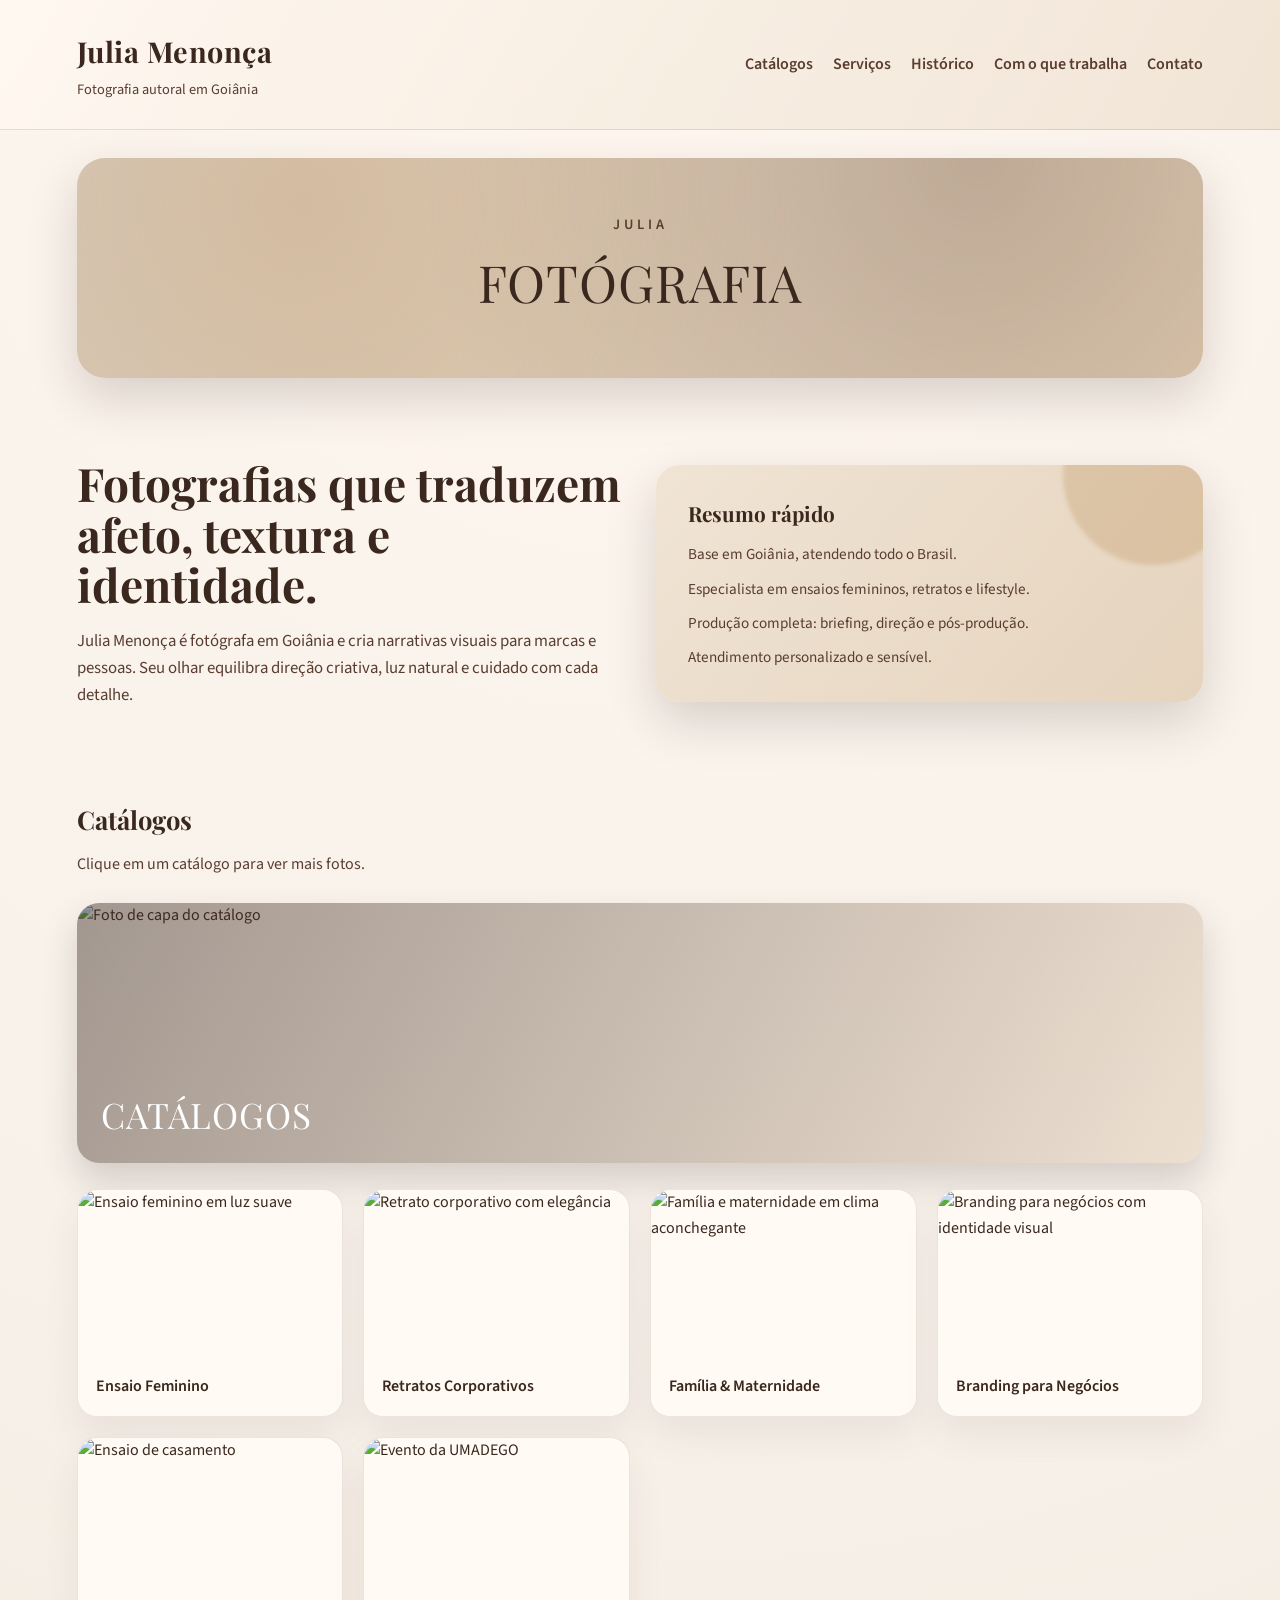
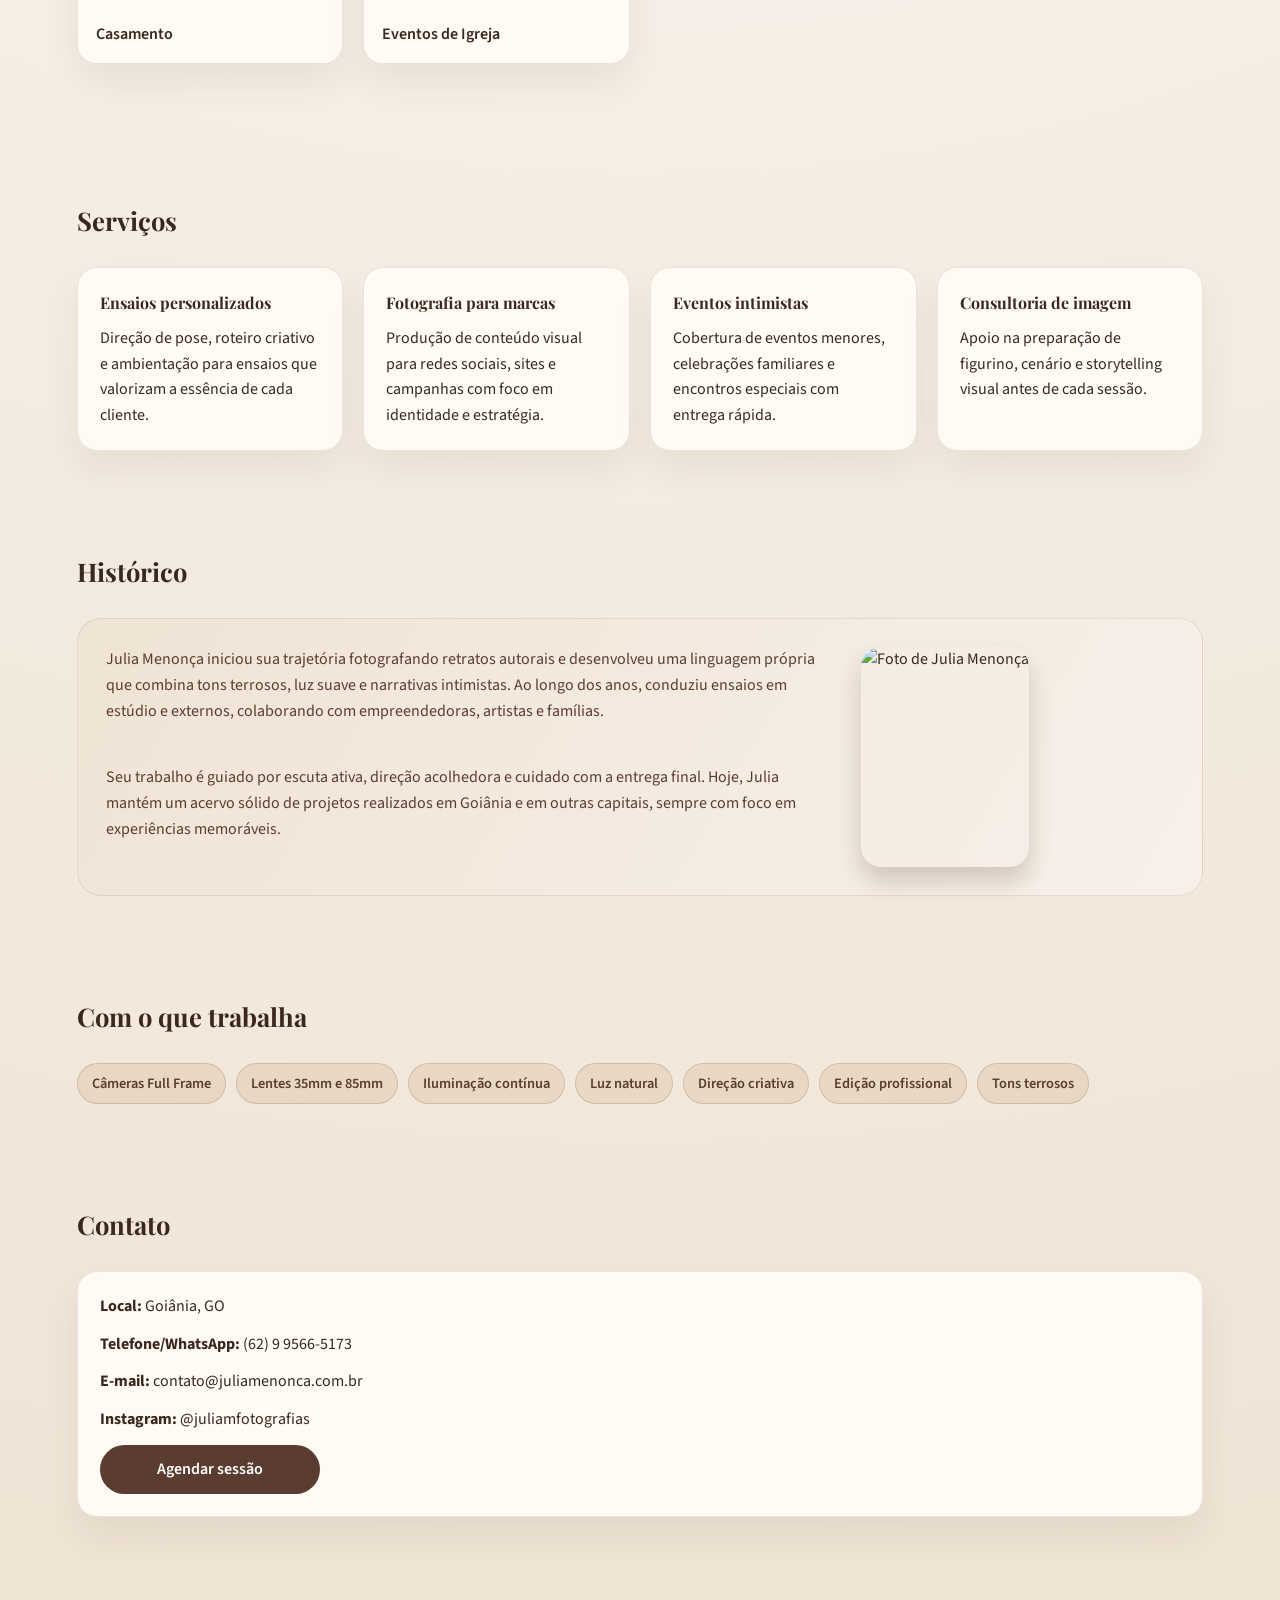
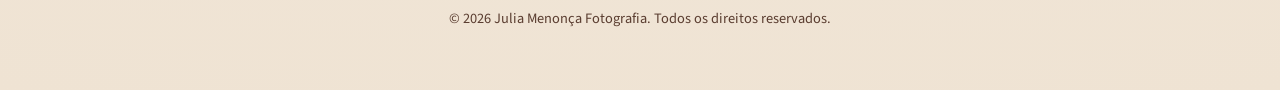
==== index.html @ f688f6f1 "Rename dashboard.html to index.html" ====
<!DOCTYPE html>
<html lang="pt-BR">
<head>
  <meta charset="utf-8" />
  <meta name="viewport" content="width=device-width, initial-scale=1" />
  <title>Julia Menonça | Fotografia</title>
  <link rel="stylesheet" href="style.css" />
</head>
<body>
  <header>
    <div class="brand">
      <h1>Julia Menonça</h1>
      <span>Fotografia autoral em Goiânia</span>
    </div>
    <nav>
      <a href="#catalogos">Catálogos</a>
      <a href="#servicos">Serviços</a>
      <a href="#historico">Histórico</a>
      <a href="#trabalhos">Com o que trabalha</a>
      <a href="#contato">Contato</a>
    </nav>
  </header>

  <section class="cover" id="perfil">
    <div class="cover-banner">
      <div class="cover-glow"></div>
      <div class="cover-title" aria-label="Marca da fotógrafa">
        <span>Julia</span>
        Fotógrafia
      </div>
    </div>
  </section>

  <section class="hero">
    <div class="hero-text">
      <h2>Fotografias que traduzem afeto, textura e identidade.</h2>
      <p>
        Julia Menonça é fotógrafa em Goiânia e cria narrativas visuais para marcas e pessoas. Seu olhar equilibra
        direção criativa, luz natural e cuidado com cada detalhe.
      </p>
    </div>
    <div class="hero-card">
      <h3>Resumo rápido</h3>
      <ul>
        <li>Base em Goiânia, atendendo todo o Brasil.</li>
        <li>Especialista em ensaios femininos, retratos e lifestyle.</li>
        <li>Produção completa: briefing, direção e pós-produção.</li>
        <li>Atendimento personalizado e sensível.</li>
      </ul>
    </div>
  </section>

  <section id="catalogos" class="section">
    <h3 class="section-title">Catálogos</h3>
    <p class="section-hint">Clique em um catálogo para ver mais fotos.</p>
    <div class="catalogo-banner">
      <img
        src="https://images.unsplash.com/photo-1519741497674-611481863552?auto=format&fit=crop&w=1600&q=80"
        alt="Foto de capa do catálogo"
        loading="lazy"
      />
      <div class="catalogo-banner-overlay"></div>
      <div class="catalogo-banner-text">Catálogos</div>
    </div>
    <div class="grid">
      <a class="card catalogo-item" href="#galeria-ensaio" data-catalog="ensaio" aria-haspopup="dialog" aria-controls="catalogModal" aria-label="Abrir catálogo: Ensaio Feminino">
        <img
          class="catalogo-img"
          src="https://images.unsplash.com/photo-1487412720507-e7ab37603c6f?auto=format&fit=crop&w=900&q=80"
          alt="Ensaio feminino em luz suave"
          loading="lazy"
        />
        <div class="catalogo-label">Ensaio Feminino</div>
      </a>
      <a class="card catalogo-item" href="#galeria-corporativo" data-catalog="corporativo" aria-haspopup="dialog" aria-controls="catalogModal" aria-label="Abrir catálogo: Retratos Corporativos">
        <img
          class="catalogo-img"
          src="https://images.unsplash.com/photo-1521737604893-d14cc237f11d?auto=format&fit=crop&w=900&q=80"
          alt="Retrato corporativo com elegância"
          loading="lazy"
        />
        <div class="catalogo-label">Retratos Corporativos</div>
      </a>
      <a class="card catalogo-item" href="#galeria-familia" data-catalog="familia" aria-haspopup="dialog" aria-controls="catalogModal" aria-label="Abrir catálogo: Família e Maternidade">
        <img
          class="catalogo-img"
          src="https://images.unsplash.com/photo-1524504388940-b1c1722653e1?auto=format&fit=crop&w=900&q=80"
          alt="Família e maternidade em clima aconchegante"
          loading="lazy"
        />
        <div class="catalogo-label">Família &amp; Maternidade</div>
      </a>
      <a class="card catalogo-item" href="#galeria-branding" data-catalog="branding" aria-haspopup="dialog" aria-controls="catalogModal" aria-label="Abrir catálogo: Branding para Negócios">
        <img
          class="catalogo-img"
          src="https://images.unsplash.com/photo-1524503033411-c9566986fc8f?auto=format&fit=crop&w=900&q=80"
          alt="Branding para negócios com identidade visual"
          loading="lazy"
        />
        <div class="catalogo-label">Branding para Negócios</div>
      </a>
      <a class="card catalogo-item" href="#galeria-casamento" data-catalog="casamento" aria-haspopup="dialog" aria-controls="catalogModal" aria-label="Abrir catálogo: Casamento">
        <img
          class="catalogo-img"
          src="https://images.unsplash.com/photo-1519741497674-611481863552?auto=format&fit=crop&w=900&q=80"
          alt="Ensaio de casamento"
          loading="lazy"
        />
        <div class="catalogo-label">Casamento</div>
      </a>
      <a class="card catalogo-item" href="#galeria-igreja" data-catalog="igreja" aria-haspopup="dialog" aria-controls="catalogModal" aria-label="Abrir catálogo: Eventos de Igreja">
        <img
          class="catalogo-img"
          src="https://umadego.carrd.co/assets/images/image01.jpg?v=743d3584"
          alt="Evento da UMADEGO"
          loading="lazy"
        />
        <div class="catalogo-label">Eventos de Igreja</div>
      </a>
    </div>
    <div class="catalogo-galerias">
      <div id="galeria-ensaio" class="catalogo-galeria">
        <div class="catalogo-galeria-header">
          <h4>Ensaio Feminino</h4>
          <a class="catalogo-fechar" href="#catalogos">Fechar</a>
        </div>
        <div class="catalogo-fotos">
          <img src="https://images.unsplash.com/photo-1487412720507-e7ab37603c6f?auto=format&fit=crop&w=900&q=80" alt="Ensaio feminino em luz suave" loading="lazy" />
          <img src="https://images.unsplash.com/photo-1487412912498-0447578fcca8?auto=format&fit=crop&w=900&q=80" alt="Retrato feminino em estúdio" loading="lazy" />
          <img src="https://images.unsplash.com/photo-1524504388940-b1c1722653e1?auto=format&fit=crop&w=900&q=80" alt="Retrato feminino ao ar livre" loading="lazy" />
          <img src="https://images.unsplash.com/photo-1488426862026-3ee34a7d66df?auto=format&fit=crop&w=900&q=80" alt="Ensaio feminino com luz natural" loading="lazy" />
        </div>
      </div>
      <div id="galeria-corporativo" class="catalogo-galeria">
        <div class="catalogo-galeria-header">
          <h4>Retratos Corporativos</h4>
          <a class="catalogo-fechar" href="#catalogos">Fechar</a>
        </div>
        <div class="catalogo-fotos">
          <img src="https://images.unsplash.com/photo-1521737604893-d14cc237f11d?auto=format&fit=crop&w=900&q=80" alt="Ambiente corporativo com equipe" loading="lazy" />
        </div>
      </div>
      <div id="galeria-familia" class="catalogo-galeria">
        <div class="catalogo-galeria-header">
          <h4>Família &amp; Maternidade</h4>
          <a class="catalogo-fechar" href="#catalogos">Fechar</a>
        </div>
        <div class="catalogo-fotos">
          <img src="https://images.unsplash.com/photo-1524504388940-b1c1722653e1?auto=format&fit=crop&w=900&q=80" alt="Ensaio em clima aconchegante" loading="lazy" />
          <img src="https://images.unsplash.com/photo-1511988617509-a57c8a288659?auto=format&fit=crop&w=900&q=80" alt="Família em ensaio ao ar livre" loading="lazy" />
          <img src="https://images.unsplash.com/photo-1517841905240-472988babdf9?auto=format&fit=crop&w=900&q=80" alt="Mãe com bebê" loading="lazy" />
          <img src="https://images.unsplash.com/photo-1504151932400-72d4384f04b3?auto=format&fit=crop&w=900&q=80" alt="Gestante em ensaio" loading="lazy" />
        </div>
      </div>
      <div id="galeria-branding" class="catalogo-galeria">
        <div class="catalogo-galeria-header">
          <h4>Branding para Negócios</h4>
          <a class="catalogo-fechar" href="#catalogos">Fechar</a>
        </div>
        <div class="catalogo-fotos">
          <img src="https://images.unsplash.com/photo-1524503033411-c9566986fc8f?auto=format&fit=crop&w=900&q=80" alt="Identidade visual e branding" loading="lazy" />
          <img src="https://thumbor.guiame.com.br/unsafe/smart/https%3A//media.guiame.com.br/archives/2023/09/06/1358235093-frank-mendonca.jpg" alt="Pastor Frank Mendonça (Goiânia)" loading="lazy" style="object-position: center 20%;" />
          <img src="https://images.unsplash.com/photo-1487014679447-9f8336841d58?auto=format&fit=crop&w=900&q=80" alt="Conteúdo de marca em ambiente criativo" loading="lazy" />
          <img src="https://images.unsplash.com/photo-1517248135467-4c7edcad34c4?auto=format&fit=crop&w=900&q=80" alt="Ambiente de negócio para branding" loading="lazy" />
        </div>
      </div>
      <div id="galeria-casamento" class="catalogo-galeria">
        <div class="catalogo-galeria-header">
          <h4>Casamento</h4>
          <a class="catalogo-fechar" href="#catalogos">Fechar</a>
        </div>
        <div class="catalogo-fotos">
          <img src="https://images.unsplash.com/photo-1519741497674-611481863552?auto=format&fit=crop&w=900&q=80" alt="Foto de casamento" loading="lazy" />
          <img src="https://images.unsplash.com/photo-1520854221256-17451cc331bf?auto=format&fit=crop&w=900&q=80" alt="Cerimônia de casamento" loading="lazy" />
          <img src="https://images.unsplash.com/photo-1511285560929-80b456fea0bc?auto=format&fit=crop&w=900&q=80" alt="Casal em ensaio de casamento" loading="lazy" />
          <img src="https://images.unsplash.com/photo-1519741497674-611481863552?auto=format&fit=crop&w=900&q=80" alt="Noivos em casamento" loading="lazy" />
          <img src="https://images.unsplash.com/photo-1520854221256-17451cc331bf?auto=format&fit=crop&w=900&q=80" alt="Cerimônia de casamento ao ar livre" loading="lazy" />
          <img src="https://images.unsplash.com/photo-1519225421980-715cb0215aed?auto=format&fit=crop&w=900&q=80" alt="Festa de casamento" loading="lazy" />
          <img src="https://images.unsplash.com/photo-1523438885200-e635ba2c371e?auto=format&fit=crop&w=900&q=80" alt="Detalhes de casamento" loading="lazy" />
          <img src="https://images.unsplash.com/photo-1524504388940-b1c1722653e1?auto=format&fit=crop&w=900&q=80" alt="Noivos ao ar livre (foto ilustrativa)" loading="lazy" />
        </div>
      </div>
      <div id="galeria-igreja" class="catalogo-galeria">
        <div class="catalogo-galeria-header">
          <h4>Eventos de Igreja</h4>
          <a class="catalogo-fechar" href="#catalogos">Fechar</a>
        </div>
        <div class="catalogo-fotos">
          <img src="https://umadego.carrd.co/assets/images/image01.jpg?v=743d3584" alt="UMADEGO — evento de jovens" loading="lazy" />
          <img src="https://umadego.carrd.co/assets/images/image02.jpg?v=743d3584" alt="UMADEGO — culto e louvor" loading="lazy" />
          <img src="https://thumbor.guiame.com.br/unsafe/840x500/http://media.guiame.com.br/archives/2023/09/06/4117216554-setembro-amarelo.jpg" alt="Ministério Vida — campanha de culto" loading="lazy" />
          <img src="https://thumbor.guiame.com.br/unsafe/smart/https%3A//media.guiame.com.br/archives/2023/09/06/1358235093-frank-mendonca.jpg" alt="Ministério Vida — Pastor Frank Mendonça" loading="lazy" />
        </div>
      </div>
    </div>
  </section>

  <section id="servicos" class="section">
    <h3 class="section-title">Serviços</h3>
    <div class="grid">
      <div class="card">
        <h4>Ensaios personalizados</h4>
        <p>Direção de pose, roteiro criativo e ambientação para ensaios que valorizam a essência de cada cliente.</p>
      </div>
      <div class="card">
        <h4>Fotografia para marcas</h4>
        <p>Produção de conteúdo visual para redes sociais, sites e campanhas com foco em identidade e estratégia.</p>
      </div>
      <div class="card">
        <h4>Eventos intimistas</h4>
        <p>Cobertura de eventos menores, celebrações familiares e encontros especiais com entrega rápida.</p>
      </div>
      <div class="card">
        <h4>Consultoria de imagem</h4>
        <p>Apoio na preparação de figurino, cenário e storytelling visual antes de cada sessão.</p>
      </div>
    </div>
  </section>

  <section id="historico" class="section">
    <h3 class="section-title">Histórico</h3>
    <div class="history">
      <div class="history-text">
        <p>
          Julia Menonça iniciou sua trajetória fotografando retratos autorais e desenvolveu uma linguagem própria que
          combina tons terrosos, luz suave e narrativas intimistas. Ao longo dos anos, conduziu ensaios em estúdio e
          externos, colaborando com empreendedoras, artistas e famílias.
        </p>
        <p>
          Seu trabalho é guiado por escuta ativa, direção acolhedora e cuidado com a entrega final. Hoje, Julia mantém
          um acervo sólido de projetos realizados em Goiânia e em outras capitais, sempre com foco em experiências
          memoráveis.
        </p>
      </div>
      <div class="history-media">
        <img
          class="history-photo"
          src="./img/fotojulia.jpeg"
          alt="Foto de Julia Menonça"
          loading="lazy"
        />
      </div>
    </div>
  </section>

  <section id="trabalhos" class="section">
    <h3 class="section-title">Com o que trabalha</h3>
    <div class="chips">
      <span class="chip">Câmeras Full Frame</span>
      <span class="chip">Lentes 35mm e 85mm</span>
      <span class="chip">Iluminação contínua</span>
      <span class="chip">Luz natural</span>
      <span class="chip">Direção criativa</span>
      <span class="chip">Edição profissional</span>
      <span class="chip">Tons terrosos</span>
    </div>
  </section>

  <section id="contato" class="section">
    <h3 class="section-title">Contato</h3>
    <div class="card contato">
      <p><strong>Local:</strong> Goiânia, GO</p>
      <p><strong>Telefone/WhatsApp:</strong> (62) 9 9566-5173</p>
      <p><strong>E-mail:</strong> contato@juliamenonca.com.br</p>
      <p><strong>Instagram:</strong> @juliamfotografias</p>
      <a class="cta" href="mailto:contato@juliamenonca.com.br">Agendar sessão</a>
    </div>
  </section>

  <footer>
    © 2026 Julia Menonça Fotografia. Todos os direitos reservados.
  </footer>

  <div class="modal" id="catalogModal" aria-hidden="true">
    <div class="modal-backdrop" data-close="true"></div>
    <div class="modal-dialog" role="dialog" aria-modal="true" aria-labelledby="modalTitle">
      <div class="modal-header">
        <h3 class="modal-title" id="modalTitle">Catálogo</h3>
        <button class="modal-close" type="button">Fechar</button>
      </div>
      <div class="modal-viewer">
        <img class="modal-viewer-img" id="modalViewerImg" alt="" />
        <button class="modal-nav modal-prev" type="button" aria-label="Foto anterior">Anterior</button>
        <button class="modal-nav modal-next" type="button" aria-label="Próxima foto">Próxima</button>
      </div>
      <div class="modal-thumbs" id="modalThumbs" aria-label="Fotos do catálogo"></div>
    </div>
  </div>

  <script src="script.js"></script>
</body>
</html>
---- style.css ----
@import url('https://fonts.googleapis.com/css2?family=Playfair+Display:wght@400;600;700&family=Source+Sans+3:wght@300;400;500;600&display=swap');

:root {
  --bege-50: #f7f1ea;
  --bege-100: #efe3d3;
  --bege-200: #e3d0b8;
  --marrom-600: #6f4b3a;
  --marrom-700: #5a3d30;
  --marrom-900: #3a281f;
  --acento: #c49a6c;
  --sombra: 0 20px 50px rgba(58, 40, 31, 0.18);
}

* {
  box-sizing: border-box;
  margin: 0;
  padding: 0;
}

body {
  font-family: "Source Sans 3", "Segoe UI", sans-serif;
  color: var(--marrom-900);
  background: radial-gradient(circle at top, #fff7ef 0%, var(--bege-50) 40%, var(--bege-100) 100%);
  line-height: 1.6;
}

header {
  padding: 28px 6vw;
  display: flex;
  align-items: center;
  justify-content: space-between;
  border-bottom: 1px solid rgba(90, 61, 48, 0.15);
  background: linear-gradient(120deg, rgba(255, 248, 240, 0.9), rgba(239, 227, 211, 0.9));
  position: sticky;
  top: 0;
  z-index: 10;
  backdrop-filter: blur(6px);
}

.brand {
  display: flex;
  flex-direction: column;
  gap: 4px;
}

.brand h1 {
  font-family: "Playfair Display", serif;
  font-size: 1.8rem;
  letter-spacing: 0.5px;
}

.brand span {
  font-size: 0.9rem;
  color: var(--marrom-700);
}

nav {
  display: flex;
  gap: 20px;
  font-weight: 600;
}

nav a {
  text-decoration: none;
  color: var(--marrom-700);
  transition: color 0.2s ease;
}

nav a:hover {
  color: var(--marrom-900);
}

.cover {
  padding: 28px 6vw 10px;
  display: grid;
  gap: 18px;
}

.cover-banner {
  position: relative;
  height: clamp(170px, 22vw, 220px);
  min-height: 170px;
  border-radius: 28px;
  overflow: hidden;
  box-shadow: var(--sombra);
  background: linear-gradient(135deg, rgba(239, 227, 211, 0.98), rgba(227, 208, 184, 0.92));
  display: grid;
  place-items: center;
}

.cover-glow {
  position: absolute;
  inset: 0;
  background:
    radial-gradient(circle at 20% 20%, rgba(196, 154, 108, 0.35), transparent 55%),
    radial-gradient(circle at 80% 0%, rgba(90, 61, 48, 0.25), transparent 60%),
    linear-gradient(120deg, rgba(58, 40, 31, 0.12), rgba(196, 154, 108, 0.1));
}

.cover-title {
  position: relative;
  z-index: 1;
  font-family: "Playfair Display", serif;
  font-size: clamp(2rem, 4vw, 3.2rem);
  letter-spacing: 1px;
  color: var(--marrom-900);
  text-transform: uppercase;
  display: grid;
  gap: 6px;
  text-align: center;
}

.cover-title span {
  font-family: "Source Sans 3", sans-serif;
  font-size: 0.9rem;
  letter-spacing: 4px;
  font-weight: 600;
  color: var(--marrom-700);
}


.hero {
  padding: 70px 6vw 40px;
  display: grid;
  gap: 32px;
  grid-template-columns: repeat(auto-fit, minmax(260px, 1fr));
  align-items: center;
}

.hero-text h2 {
  font-family: "Playfair Display", serif;
  font-size: clamp(2.2rem, 3.6vw, 3.4rem);
  line-height: 1.1;
  margin-bottom: 18px;
}

.hero-text p {
  font-size: 1.05rem;
  color: var(--marrom-700);
}

.hero-card {
  background: linear-gradient(130deg, rgba(239, 227, 211, 0.95), rgba(227, 208, 184, 0.9));
  padding: 32px;
  border-radius: 24px;
  box-shadow: var(--sombra);
  position: relative;
  overflow: hidden;
}

.hero-card::after {
  content: "";
  position: absolute;
  top: -80px;
  right: -40px;
  width: 180px;
  height: 180px;
  background: rgba(196, 154, 108, 0.35);
  border-radius: 50%;
  filter: blur(2px);
}

.hero-card h3 {
  font-family: "Playfair Display", serif;
  font-size: 1.3rem;
  margin-bottom: 12px;
}

.hero-card ul {
  list-style: none;
  display: grid;
  gap: 10px;
  font-size: 0.95rem;
  color: var(--marrom-700);
}

.section {
  padding: 50px 6vw;
  display: grid;
  gap: 26px;
}

.section-title {
  font-family: "Playfair Display", serif;
  font-size: 1.6rem;
}

.section-hint {
  margin-top: -14px;
  color: var(--marrom-700);
}

.catalogo-banner {
  position: relative;
  border-radius: 22px;
  overflow: hidden;
  height: clamp(180px, 28vw, 260px);
  box-shadow: 0 18px 35px rgba(58, 40, 31, 0.18);
}

.catalogo-banner img {
  width: 100%;
  height: 100%;
  object-fit: cover;
  display: block;
}

.catalogo-banner-overlay {
  position: absolute;
  inset: 0;
  background: linear-gradient(120deg, rgba(58, 40, 31, 0.45), rgba(196, 154, 108, 0.2));
}

.catalogo-banner-text {
  position: absolute;
  left: 24px;
  bottom: 20px;
  z-index: 1;
  font-family: "Playfair Display", serif;
  font-size: clamp(1.6rem, 3vw, 2.2rem);
  color: #fff;
  letter-spacing: 1px;
  text-transform: uppercase;
}

.grid {
  display: grid;
  gap: 20px;
  grid-template-columns: repeat(auto-fit, minmax(220px, 1fr));
  align-items: stretch;
}

.card {
  background: #fffaf4;
  border-radius: 20px;
  padding: 22px;
  border: 1px solid rgba(90, 61, 48, 0.12);
  box-shadow: 0 18px 35px rgba(90, 61, 48, 0.08);
}

.card h4 {
  font-family: "Playfair Display", serif;
  margin-bottom: 10px;
}

.catalogo-item {
  position: relative;
  overflow: hidden;
  min-height: 0;
  height: auto;
  aspect-ratio: auto;
  padding: 0;
  text-align: left;
  cursor: pointer;
  appearance: none;
  transition: transform 0.18s ease, box-shadow 0.18s ease;
  text-decoration: none;
  color: inherit;
  display: flex;
  flex-direction: column;
  border-radius: 20px;
}

.catalogo-item:hover {
  transform: translateY(-3px);
  box-shadow: 0 26px 48px rgba(90, 61, 48, 0.16);
}

.catalogo-item:focus-visible {
  outline: 3px solid rgba(196, 154, 108, 0.65);
  outline-offset: 4px;
}

.catalogo-img {
  width: 100%;
  height: 170px;
  object-fit: cover;
  object-position: center;
  display: block;
  border-radius: 20px 20px 0 0;
}

.catalogo-label {
  padding: 14px 18px 16px;
  font-weight: 600;
  color: var(--marrom-900);
  background: #fffaf4;
}

.catalogo-galerias {
  display: grid;
  gap: 20px;
  margin-top: 10px;
}

.catalogo-galeria {
  display: none;
  background: #fffaf4;
  border-radius: 20px;
  padding: 18px;
  border: 1px solid rgba(90, 61, 48, 0.12);
  box-shadow: 0 18px 35px rgba(90, 61, 48, 0.08);
}

.catalogo-galeria:target {
  display: grid;
  gap: 14px;
}

.catalogo-galeria-header {
  display: flex;
  align-items: center;
  justify-content: space-between;
  gap: 12px;
}

.catalogo-galeria h4 {
  font-family: "Playfair Display", serif;
  font-size: 1.2rem;
}

.catalogo-fechar {
  text-decoration: none;
  color: var(--marrom-900);
  font-weight: 600;
  border: 1px solid rgba(111, 75, 58, 0.25);
  border-radius: 999px;
  padding: 6px 12px;
  background: rgba(196, 154, 108, 0.15);
}

.catalogo-fotos {
  display: grid;
  gap: 12px;
  grid-template-columns: repeat(auto-fit, minmax(160px, 1fr));
}

.catalogo-fotos img {
  width: 100%;
  height: 160px;
  object-fit: cover;
  border-radius: 16px;
  box-shadow: 0 12px 22px rgba(58, 40, 31, 0.15);
}


.history {
  display: grid;
  grid-template-columns: minmax(0, 1.4fr) minmax(0, 0.6fr);
  gap: 24px;
  background: linear-gradient(120deg, rgba(239, 227, 211, 0.95), rgba(247, 241, 234, 0.95));
  border-radius: 24px;
  padding: 28px;
  border: 1px solid rgba(111, 75, 58, 0.12);
}

.history-text {
  display: grid;
  gap: 16px;
}

.history p {
  color: var(--marrom-700);
}

.history-photo {
  width: 100%;
  height: 100%;
  min-height: 220px;
  object-fit: cover;
  border-radius: 20px;
  box-shadow: 0 14px 25px rgba(58, 40, 31, 0.2);
}

.chips {
  display: flex;
  flex-wrap: wrap;
  gap: 10px;
}

.chip {
  padding: 8px 14px;
  background: rgba(196, 154, 108, 0.2);
  border: 1px solid rgba(111, 75, 58, 0.2);
  border-radius: 999px;
  font-size: 0.9rem;
  color: var(--marrom-700);
  font-weight: 600;
}

.contato {
  display: grid;
  gap: 12px;
  font-size: 1rem;
}

.cta {
  display: inline-flex;
  align-items: center;
  justify-content: center;
  padding: 12px 20px;
  border-radius: 999px;
  background: var(--marrom-700);
  color: #fff;
  text-decoration: none;
  font-weight: 600;
  max-width: 220px;
  transition: transform 0.2s ease, background 0.2s ease;
}

.cta:hover {
  transform: translateY(-2px);
  background: var(--marrom-900);
}

footer {
  padding: 40px 6vw 60px;
  color: var(--marrom-700);
  text-align: center;
  font-size: 0.9rem;
}

body.modal-open {
  overflow: hidden;
}

.modal {
  position: fixed;
  inset: 0;
  z-index: 50;
  display: none;
}

.modal.is-open {
  display: grid;
  place-items: center;
  padding: 24px 6vw;
}

.modal-backdrop {
  position: absolute;
  inset: 0;
  background: rgba(58, 40, 31, 0.55);
  backdrop-filter: blur(6px);
}

.modal-dialog {
  position: relative;
  width: min(1000px, 100%);
  max-height: 88vh;
  overflow: auto;
  background: #fffaf4;
  border-radius: 26px;
  padding: 20px;
  border: 1px solid rgba(90, 61, 48, 0.18);
  box-shadow: 0 30px 70px rgba(58, 40, 31, 0.35);
}

.modal-header {
  display: flex;
  align-items: center;
  justify-content: space-between;
  gap: 16px;
  margin-bottom: 14px;
}

.modal-title {
  font-family: "Playfair Display", serif;
  font-size: 1.45rem;
}

.modal-close {
  appearance: none;
  border: 1px solid rgba(111, 75, 58, 0.35);
  background: rgba(196, 154, 108, 0.12);
  color: var(--marrom-900);
  font-weight: 700;
  padding: 10px 14px;
  border-radius: 999px;
  cursor: pointer;
}

.modal-close:hover {
  background: rgba(196, 154, 108, 0.22);
}

.modal-close:focus-visible {
  outline: 3px solid rgba(196, 154, 108, 0.65);
  outline-offset: 4px;
}

.modal-viewer {
  position: relative;
  border-radius: 20px;
  overflow: hidden;
  background: linear-gradient(140deg, rgba(196, 154, 108, 0.45), rgba(111, 75, 58, 0.18));
  aspect-ratio: 16 / 9;
  border: 1px solid rgba(90, 61, 48, 0.12);
}

.modal-viewer-img {
  width: 100%;
  height: 100%;
  object-fit: cover;
  display: block;
}

.modal-nav {
  position: absolute;
  top: 50%;
  transform: translateY(-50%);
  border: none;
  background: rgba(58, 40, 31, 0.65);
  color: #fff;
  font-weight: 600;
  padding: 8px 12px;
  border-radius: 999px;
  cursor: pointer;
  backdrop-filter: blur(4px);
}

.modal-prev {
  left: 12px;
}

.modal-next {
  right: 12px;
}

.modal-nav:hover {
  background: rgba(58, 40, 31, 0.85);
}

.modal-nav:focus-visible {
  outline: 3px solid rgba(196, 154, 108, 0.65);
  outline-offset: 4px;
}

.modal-thumbs {
  margin-top: 14px;
  display: grid;
  grid-template-columns: repeat(auto-fit, minmax(110px, 1fr));
  gap: 10px;
}

.modal-thumb {
  appearance: none;
  padding: 0;
  background: transparent;
  border: 1px solid rgba(90, 61, 48, 0.18);
  border-radius: 18px;
  overflow: hidden;
  cursor: pointer;
}

.modal-thumb img {
  width: 100%;
  height: 90px;
  object-fit: cover;
  display: block;
  filter: saturate(0.95);
}

.modal-thumb.is-active {
  outline: 3px solid rgba(196, 154, 108, 0.65);
  outline-offset: 2px;
}

.modal-thumb:focus-visible {
  outline: 3px solid rgba(196, 154, 108, 0.65);
  outline-offset: 2px;
}

@media (max-width: 720px) {
  nav {
    display: none;
  }

  header {
    flex-direction: column;
    gap: 12px;
  }

  .hero {
    padding-top: 40px;
  }

  .history {
    grid-template-columns: 1fr;
  }

  .modal.is-open {
    padding: 16px;
  }

  .modal-dialog {
    padding: 16px;
    max-height: 92vh;
  }

  .modal-viewer {
    aspect-ratio: 4 / 3;
  }
}
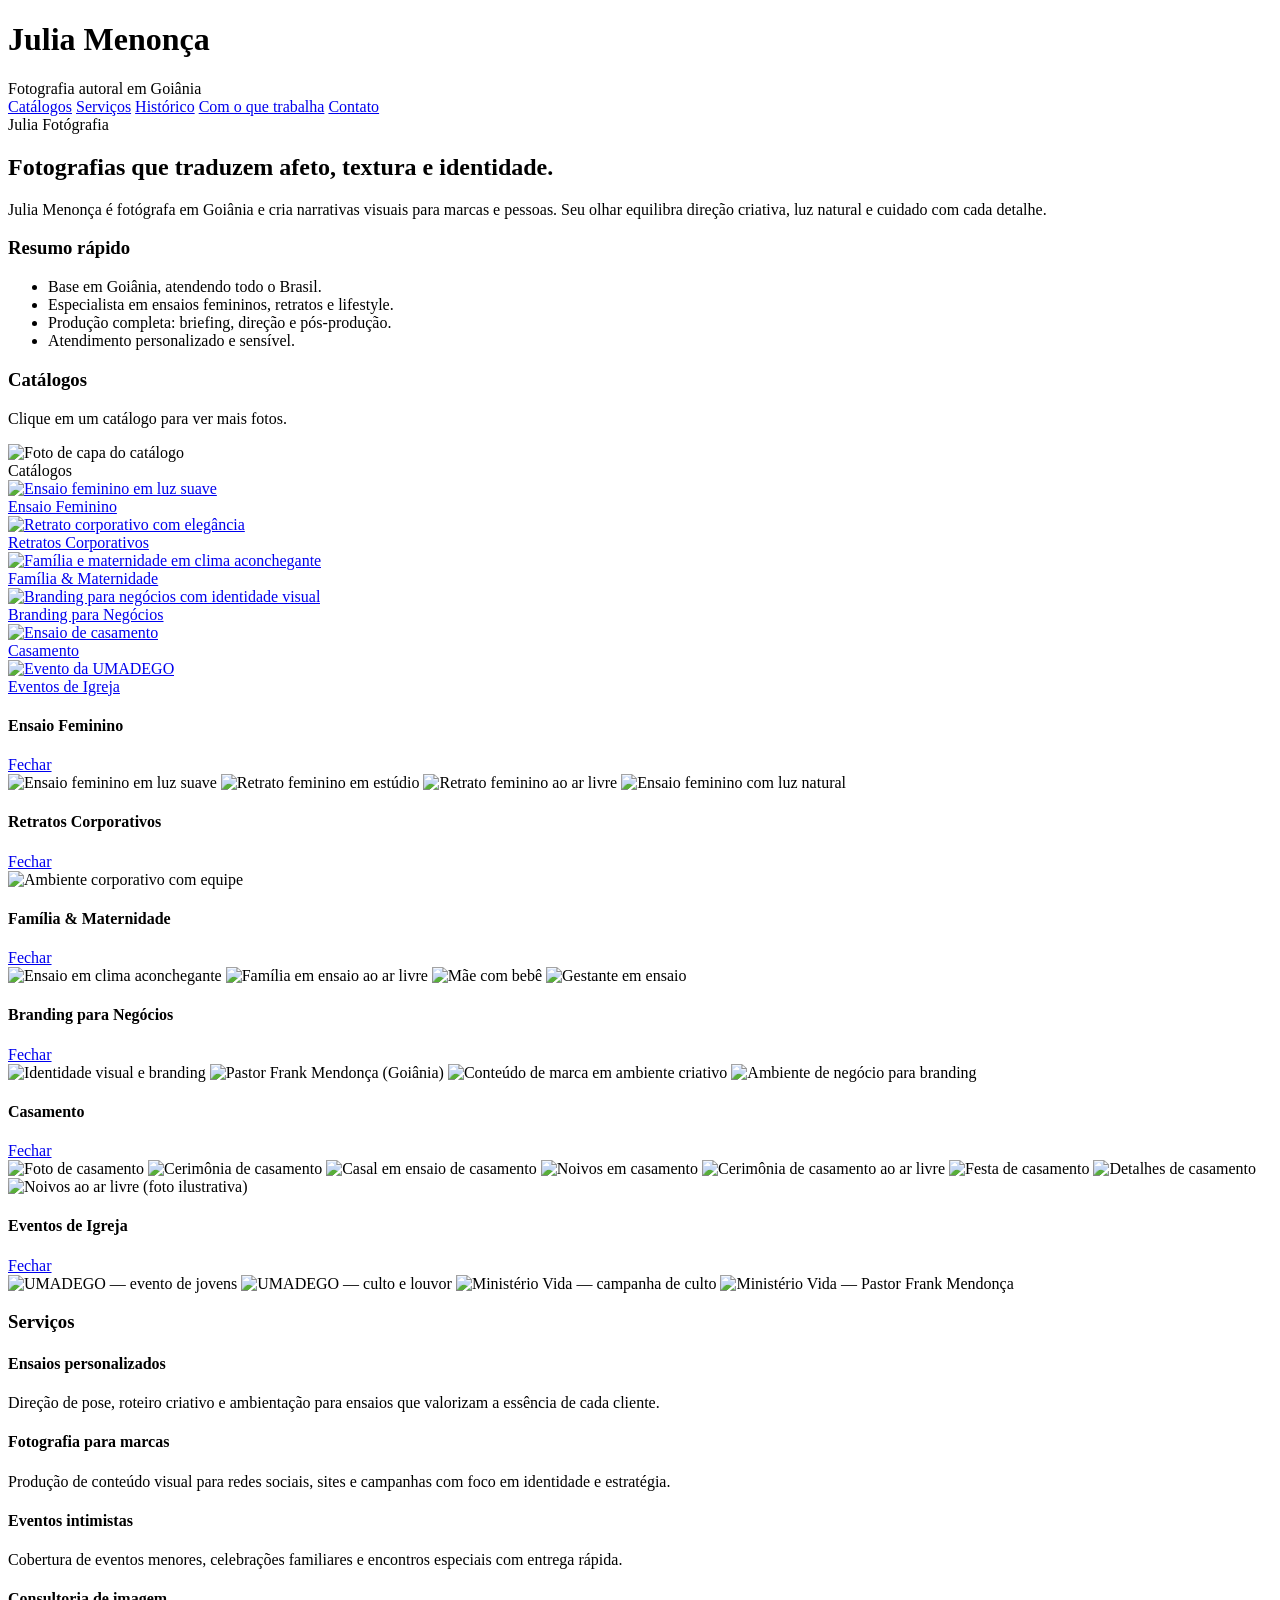
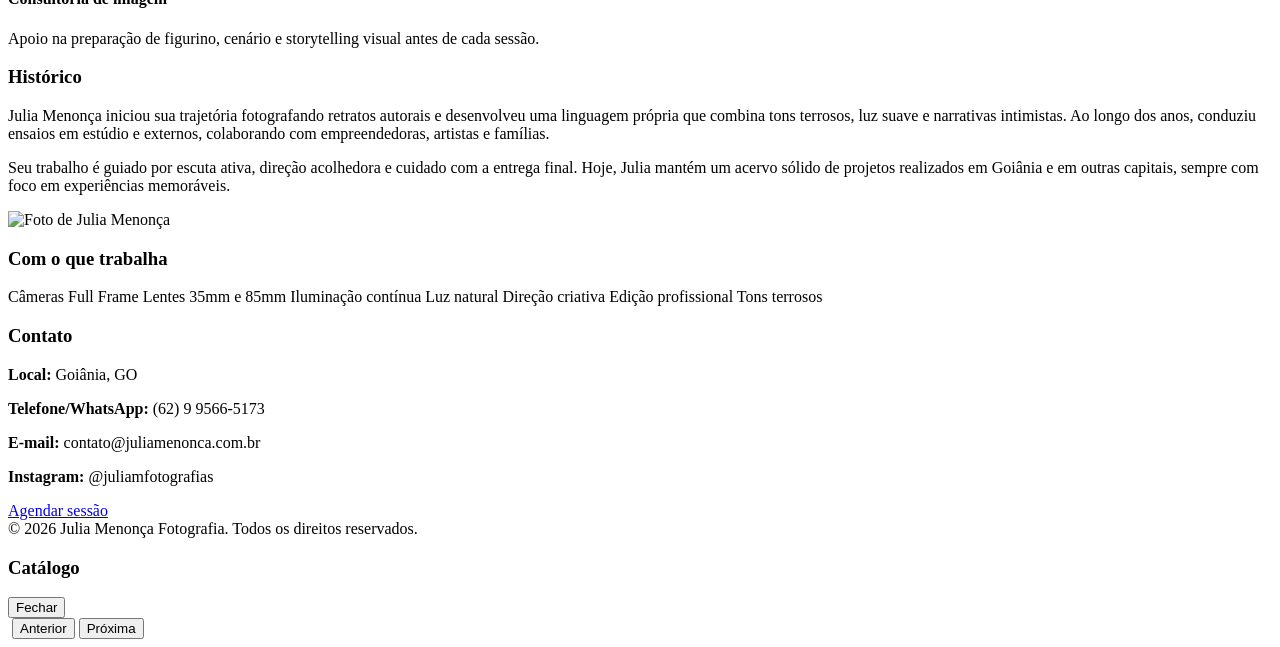
==== commit 3dd02005: "Update index.html" ====
--- a/index.html
+++ b/index.html
@@ -4,7 +4,7 @@
   <meta charset="utf-8" />
   <meta name="viewport" content="width=device-width, initial-scale=1" />
   <title>Julia Menonça | Fotografia</title>
-  <link rel="stylesheet" href="style.css" />
+ <link rel="stylesheet" href="estilo.css">
 </head>
 <body>
   <header>
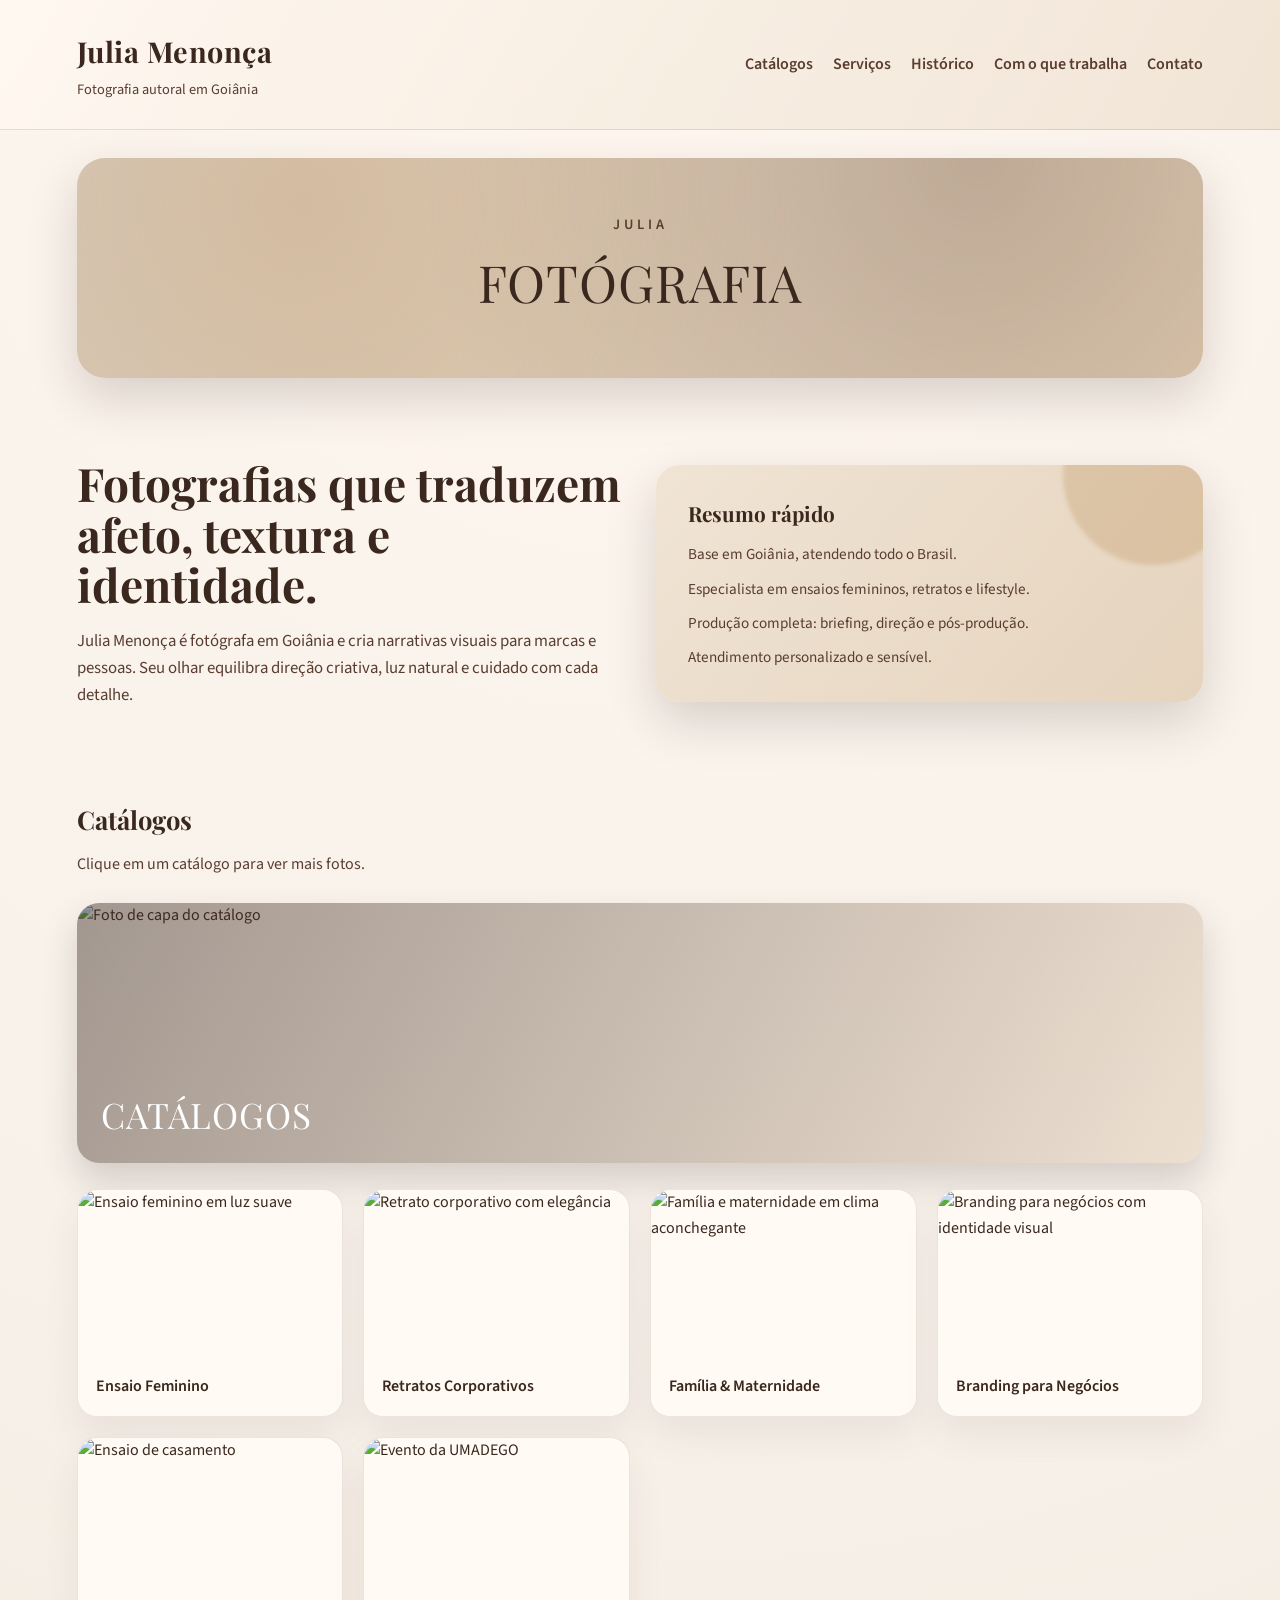
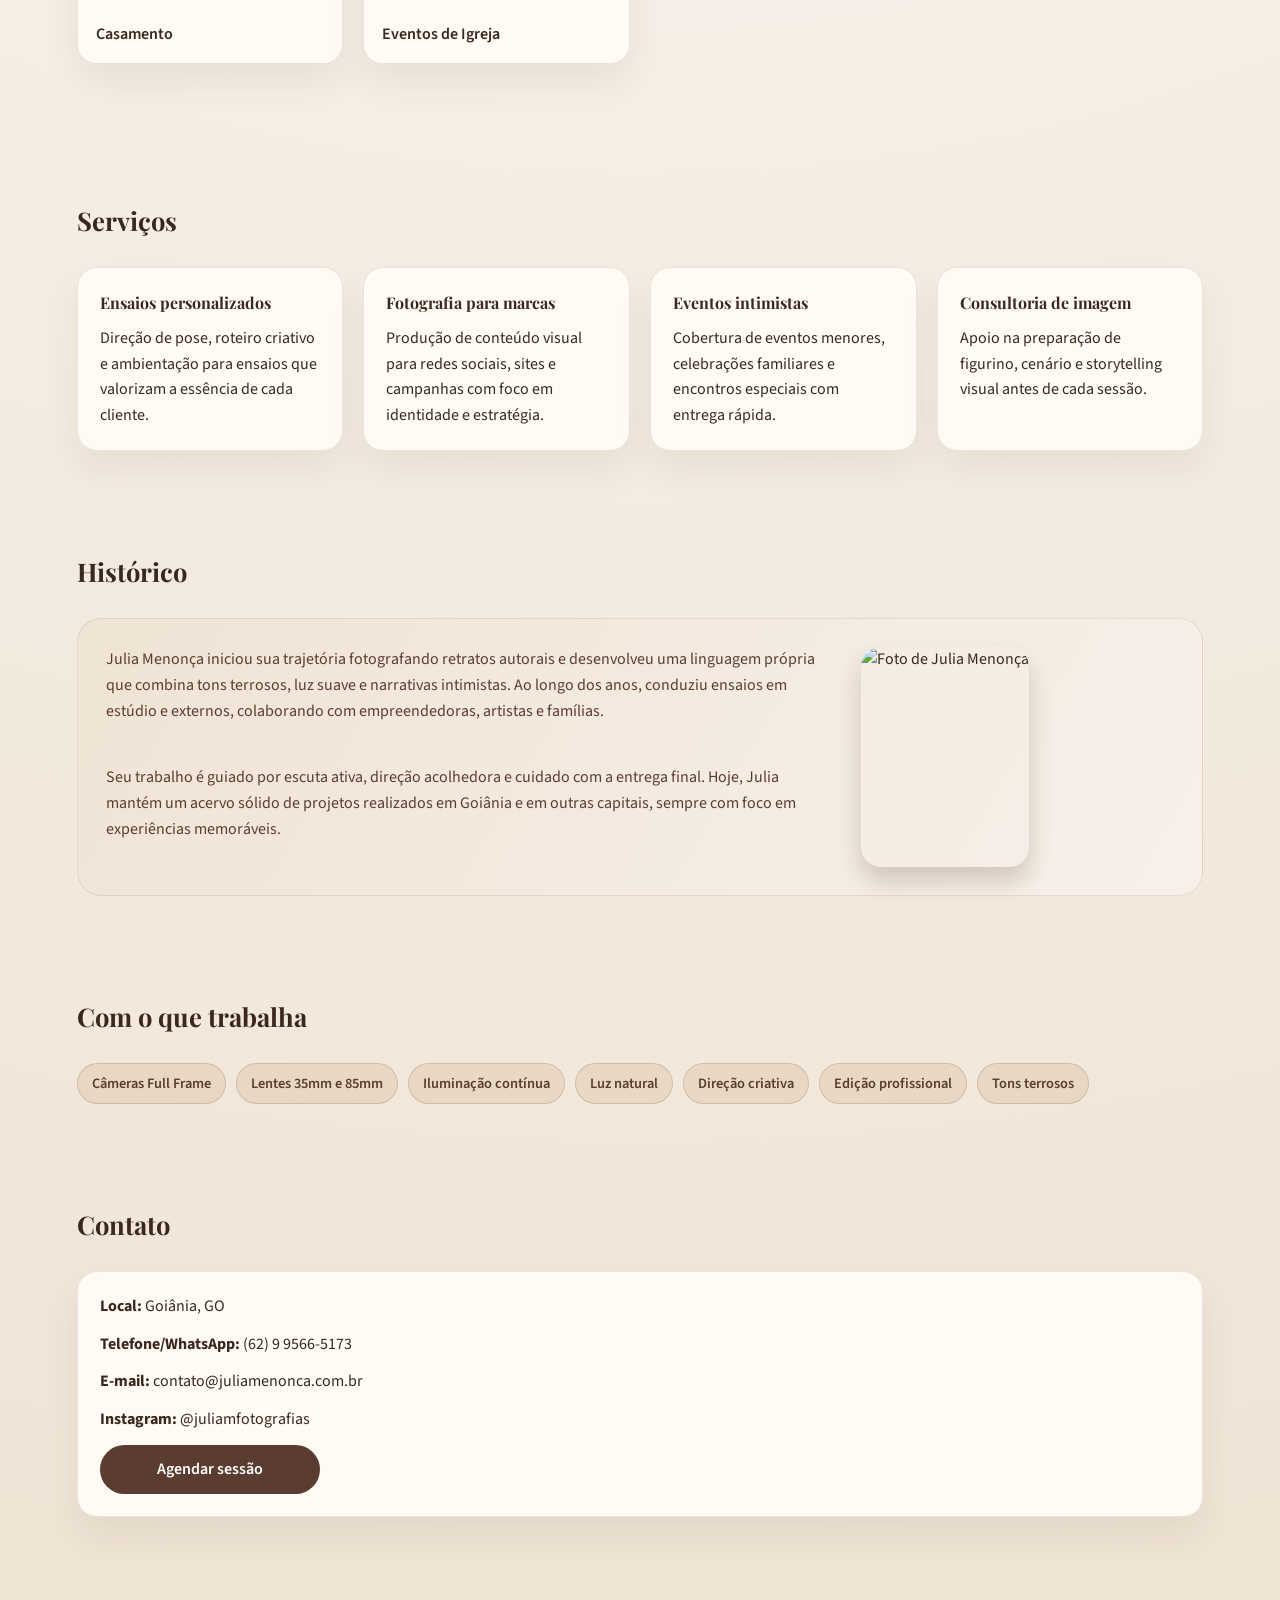
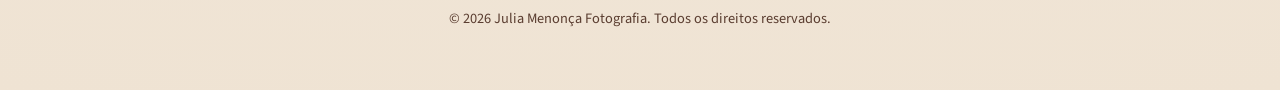
==== commit 16433225: "Update index.html" ====
--- a/index.html
+++ b/index.html
@@ -4,7 +4,8 @@
   <meta charset="utf-8" />
   <meta name="viewport" content="width=device-width, initial-scale=1" />
   <title>Julia Menonça | Fotografia</title>
- <link rel="stylesheet" href="estilo.css">
+ <link rel="stylesheet" href="style.css">
+
 </head>
 <body>
   <header>
--- a/style.css
+++ b/style.css
@@ -0,0 +1,604 @@
+@import url('https://fonts.googleapis.com/css2?family=Playfair+Display:wght@400;600;700&family=Source+Sans+3:wght@300;400;500;600&display=swap');
+
+:root {
+  --bege-50: #f7f1ea;
+  --bege-100: #efe3d3;
+  --bege-200: #e3d0b8;
+  --marrom-600: #6f4b3a;
+  --marrom-700: #5a3d30;
+  --marrom-900: #3a281f;
+  --acento: #c49a6c;
+  --sombra: 0 20px 50px rgba(58, 40, 31, 0.18);
+}
+
+* {
+  box-sizing: border-box;
+  margin: 0;
+  padding: 0;
+}
+
+body {
+  font-family: "Source Sans 3", "Segoe UI", sans-serif;
+  color: var(--marrom-900);
+  background: radial-gradient(circle at top, #fff7ef 0%, var(--bege-50) 40%, var(--bege-100) 100%);
+  line-height: 1.6;
+}
+
+header {
+  padding: 28px 6vw;
+  display: flex;
+  align-items: center;
+  justify-content: space-between;
+  border-bottom: 1px solid rgba(90, 61, 48, 0.15);
+  background: linear-gradient(120deg, rgba(255, 248, 240, 0.9), rgba(239, 227, 211, 0.9));
+  position: sticky;
+  top: 0;
+  z-index: 10;
+  backdrop-filter: blur(6px);
+}
+
+.brand {
+  display: flex;
+  flex-direction: column;
+  gap: 4px;
+}
+
+.brand h1 {
+  font-family: "Playfair Display", serif;
+  font-size: 1.8rem;
+  letter-spacing: 0.5px;
+}
+
+.brand span {
+  font-size: 0.9rem;
+  color: var(--marrom-700);
+}
+
+nav {
+  display: flex;
+  gap: 20px;
+  font-weight: 600;
+}
+
+nav a {
+  text-decoration: none;
+  color: var(--marrom-700);
+  transition: color 0.2s ease;
+}
+
+nav a:hover {
+  color: var(--marrom-900);
+}
+
+.cover {
+  padding: 28px 6vw 10px;
+  display: grid;
+  gap: 18px;
+}
+
+.cover-banner {
+  position: relative;
+  height: clamp(170px, 22vw, 220px);
+  min-height: 170px;
+  border-radius: 28px;
+  overflow: hidden;
+  box-shadow: var(--sombra);
+  background: linear-gradient(135deg, rgba(239, 227, 211, 0.98), rgba(227, 208, 184, 0.92));
+  display: grid;
+  place-items: center;
+}
+
+.cover-glow {
+  position: absolute;
+  inset: 0;
+  background:
+    radial-gradient(circle at 20% 20%, rgba(196, 154, 108, 0.35), transparent 55%),
+    radial-gradient(circle at 80% 0%, rgba(90, 61, 48, 0.25), transparent 60%),
+    linear-gradient(120deg, rgba(58, 40, 31, 0.12), rgba(196, 154, 108, 0.1));
+}
+
+.cover-title {
+  position: relative;
+  z-index: 1;
+  font-family: "Playfair Display", serif;
+  font-size: clamp(2rem, 4vw, 3.2rem);
+  letter-spacing: 1px;
+  color: var(--marrom-900);
+  text-transform: uppercase;
+  display: grid;
+  gap: 6px;
+  text-align: center;
+}
+
+.cover-title span {
+  font-family: "Source Sans 3", sans-serif;
+  font-size: 0.9rem;
+  letter-spacing: 4px;
+  font-weight: 600;
+  color: var(--marrom-700);
+}
+
+
+.hero {
+  padding: 70px 6vw 40px;
+  display: grid;
+  gap: 32px;
+  grid-template-columns: repeat(auto-fit, minmax(260px, 1fr));
+  align-items: center;
+}
+
+.hero-text h2 {
+  font-family: "Playfair Display", serif;
+  font-size: clamp(2.2rem, 3.6vw, 3.4rem);
+  line-height: 1.1;
+  margin-bottom: 18px;
+}
+
+.hero-text p {
+  font-size: 1.05rem;
+  color: var(--marrom-700);
+}
+
+.hero-card {
+  background: linear-gradient(130deg, rgba(239, 227, 211, 0.95), rgba(227, 208, 184, 0.9));
+  padding: 32px;
+  border-radius: 24px;
+  box-shadow: var(--sombra);
+  position: relative;
+  overflow: hidden;
+}
+
+.hero-card::after {
+  content: "";
+  position: absolute;
+  top: -80px;
+  right: -40px;
+  width: 180px;
+  height: 180px;
+  background: rgba(196, 154, 108, 0.35);
+  border-radius: 50%;
+  filter: blur(2px);
+}
+
+.hero-card h3 {
+  font-family: "Playfair Display", serif;
+  font-size: 1.3rem;
+  margin-bottom: 12px;
+}
+
+.hero-card ul {
+  list-style: none;
+  display: grid;
+  gap: 10px;
+  font-size: 0.95rem;
+  color: var(--marrom-700);
+}
+
+.section {
+  padding: 50px 6vw;
+  display: grid;
+  gap: 26px;
+}
+
+.section-title {
+  font-family: "Playfair Display", serif;
+  font-size: 1.6rem;
+}
+
+.section-hint {
+  margin-top: -14px;
+  color: var(--marrom-700);
+}
+
+.catalogo-banner {
+  position: relative;
+  border-radius: 22px;
+  overflow: hidden;
+  height: clamp(180px, 28vw, 260px);
+  box-shadow: 0 18px 35px rgba(58, 40, 31, 0.18);
+}
+
+.catalogo-banner img {
+  width: 100%;
+  height: 100%;
+  object-fit: cover;
+  display: block;
+}
+
+.catalogo-banner-overlay {
+  position: absolute;
+  inset: 0;
+  background: linear-gradient(120deg, rgba(58, 40, 31, 0.45), rgba(196, 154, 108, 0.2));
+}
+
+.catalogo-banner-text {
+  position: absolute;
+  left: 24px;
+  bottom: 20px;
+  z-index: 1;
+  font-family: "Playfair Display", serif;
+  font-size: clamp(1.6rem, 3vw, 2.2rem);
+  color: #fff;
+  letter-spacing: 1px;
+  text-transform: uppercase;
+}
+
+.grid {
+  display: grid;
+  gap: 20px;
+  grid-template-columns: repeat(auto-fit, minmax(220px, 1fr));
+  align-items: stretch;
+}
+
+.card {
+  background: #fffaf4;
+  border-radius: 20px;
+  padding: 22px;
+  border: 1px solid rgba(90, 61, 48, 0.12);
+  box-shadow: 0 18px 35px rgba(90, 61, 48, 0.08);
+}
+
+.card h4 {
+  font-family: "Playfair Display", serif;
+  margin-bottom: 10px;
+}
+
+.catalogo-item {
+  position: relative;
+  overflow: hidden;
+  min-height: 0;
+  height: auto;
+  aspect-ratio: auto;
+  padding: 0;
+  text-align: left;
+  cursor: pointer;
+  appearance: none;
+  transition: transform 0.18s ease, box-shadow 0.18s ease;
+  text-decoration: none;
+  color: inherit;
+  display: flex;
+  flex-direction: column;
+  border-radius: 20px;
+}
+
+.catalogo-item:hover {
+  transform: translateY(-3px);
+  box-shadow: 0 26px 48px rgba(90, 61, 48, 0.16);
+}
+
+.catalogo-item:focus-visible {
+  outline: 3px solid rgba(196, 154, 108, 0.65);
+  outline-offset: 4px;
+}
+
+.catalogo-img {
+  width: 100%;
+  height: 170px;
+  object-fit: cover;
+  object-position: center;
+  display: block;
+  border-radius: 20px 20px 0 0;
+}
+
+.catalogo-label {
+  padding: 14px 18px 16px;
+  font-weight: 600;
+  color: var(--marrom-900);
+  background: #fffaf4;
+}
+
+.catalogo-galerias {
+  display: grid;
+  gap: 20px;
+  margin-top: 10px;
+}
+
+.catalogo-galeria {
+  display: none;
+  background: #fffaf4;
+  border-radius: 20px;
+  padding: 18px;
+  border: 1px solid rgba(90, 61, 48, 0.12);
+  box-shadow: 0 18px 35px rgba(90, 61, 48, 0.08);
+}
+
+.catalogo-galeria:target {
+  display: grid;
+  gap: 14px;
+}
+
+.catalogo-galeria-header {
+  display: flex;
+  align-items: center;
+  justify-content: space-between;
+  gap: 12px;
+}
+
+.catalogo-galeria h4 {
+  font-family: "Playfair Display", serif;
+  font-size: 1.2rem;
+}
+
+.catalogo-fechar {
+  text-decoration: none;
+  color: var(--marrom-900);
+  font-weight: 600;
+  border: 1px solid rgba(111, 75, 58, 0.25);
+  border-radius: 999px;
+  padding: 6px 12px;
+  background: rgba(196, 154, 108, 0.15);
+}
+
+.catalogo-fotos {
+  display: grid;
+  gap: 12px;
+  grid-template-columns: repeat(auto-fit, minmax(160px, 1fr));
+}
+
+.catalogo-fotos img {
+  width: 100%;
+  height: 160px;
+  object-fit: cover;
+  border-radius: 16px;
+  box-shadow: 0 12px 22px rgba(58, 40, 31, 0.15);
+}
+
+
+.history {
+  display: grid;
+  grid-template-columns: minmax(0, 1.4fr) minmax(0, 0.6fr);
+  gap: 24px;
+  background: linear-gradient(120deg, rgba(239, 227, 211, 0.95), rgba(247, 241, 234, 0.95));
+  border-radius: 24px;
+  padding: 28px;
+  border: 1px solid rgba(111, 75, 58, 0.12);
+}
+
+.history-text {
+  display: grid;
+  gap: 16px;
+}
+
+.history p {
+  color: var(--marrom-700);
+}
+
+.history-photo {
+  width: 100%;
+  height: 100%;
+  min-height: 220px;
+  object-fit: cover;
+  border-radius: 20px;
+  box-shadow: 0 14px 25px rgba(58, 40, 31, 0.2);
+}
+
+.chips {
+  display: flex;
+  flex-wrap: wrap;
+  gap: 10px;
+}
+
+.chip {
+  padding: 8px 14px;
+  background: rgba(196, 154, 108, 0.2);
+  border: 1px solid rgba(111, 75, 58, 0.2);
+  border-radius: 999px;
+  font-size: 0.9rem;
+  color: var(--marrom-700);
+  font-weight: 600;
+}
+
+.contato {
+  display: grid;
+  gap: 12px;
+  font-size: 1rem;
+}
+
+.cta {
+  display: inline-flex;
+  align-items: center;
+  justify-content: center;
+  padding: 12px 20px;
+  border-radius: 999px;
+  background: var(--marrom-700);
+  color: #fff;
+  text-decoration: none;
+  font-weight: 600;
+  max-width: 220px;
+  transition: transform 0.2s ease, background 0.2s ease;
+}
+
+.cta:hover {
+  transform: translateY(-2px);
+  background: var(--marrom-900);
+}
+
+footer {
+  padding: 40px 6vw 60px;
+  color: var(--marrom-700);
+  text-align: center;
+  font-size: 0.9rem;
+}
+
+body.modal-open {
+  overflow: hidden;
+}
+
+.modal {
+  position: fixed;
+  inset: 0;
+  z-index: 50;
+  display: none;
+}
+
+.modal.is-open {
+  display: grid;
+  place-items: center;
+  padding: 24px 6vw;
+}
+
+.modal-backdrop {
+  position: absolute;
+  inset: 0;
+  background: rgba(58, 40, 31, 0.55);
+  backdrop-filter: blur(6px);
+}
+
+.modal-dialog {
+  position: relative;
+  width: min(1000px, 100%);
+  max-height: 88vh;
+  overflow: auto;
+  background: #fffaf4;
+  border-radius: 26px;
+  padding: 20px;
+  border: 1px solid rgba(90, 61, 48, 0.18);
+  box-shadow: 0 30px 70px rgba(58, 40, 31, 0.35);
+}
+
+.modal-header {
+  display: flex;
+  align-items: center;
+  justify-content: space-between;
+  gap: 16px;
+  margin-bottom: 14px;
+}
+
+.modal-title {
+  font-family: "Playfair Display", serif;
+  font-size: 1.45rem;
+}
+
+.modal-close {
+  appearance: none;
+  border: 1px solid rgba(111, 75, 58, 0.35);
+  background: rgba(196, 154, 108, 0.12);
+  color: var(--marrom-900);
+  font-weight: 700;
+  padding: 10px 14px;
+  border-radius: 999px;
+  cursor: pointer;
+}
+
+.modal-close:hover {
+  background: rgba(196, 154, 108, 0.22);
+}
+
+.modal-close:focus-visible {
+  outline: 3px solid rgba(196, 154, 108, 0.65);
+  outline-offset: 4px;
+}
+
+.modal-viewer {
+  position: relative;
+  border-radius: 20px;
+  overflow: hidden;
+  background: linear-gradient(140deg, rgba(196, 154, 108, 0.45), rgba(111, 75, 58, 0.18));
+  aspect-ratio: 16 / 9;
+  border: 1px solid rgba(90, 61, 48, 0.12);
+}
+
+.modal-viewer-img {
+  width: 100%;
+  height: 100%;
+  object-fit: cover;
+  display: block;
+}
+
+.modal-nav {
+  position: absolute;
+  top: 50%;
+  transform: translateY(-50%);
+  border: none;
+  background: rgba(58, 40, 31, 0.65);
+  color: #fff;
+  font-weight: 600;
+  padding: 8px 12px;
+  border-radius: 999px;
+  cursor: pointer;
+  backdrop-filter: blur(4px);
+}
+
+.modal-prev {
+  left: 12px;
+}
+
+.modal-next {
+  right: 12px;
+}
+
+.modal-nav:hover {
+  background: rgba(58, 40, 31, 0.85);
+}
+
+.modal-nav:focus-visible {
+  outline: 3px solid rgba(196, 154, 108, 0.65);
+  outline-offset: 4px;
+}
+
+.modal-thumbs {
+  margin-top: 14px;
+  display: grid;
+  grid-template-columns: repeat(auto-fit, minmax(110px, 1fr));
+  gap: 10px;
+}
+
+.modal-thumb {
+  appearance: none;
+  padding: 0;
+  background: transparent;
+  border: 1px solid rgba(90, 61, 48, 0.18);
+  border-radius: 18px;
+  overflow: hidden;
+  cursor: pointer;
+}
+
+.modal-thumb img {
+  width: 100%;
+  height: 90px;
+  object-fit: cover;
+  display: block;
+  filter: saturate(0.95);
+}
+
+.modal-thumb.is-active {
+  outline: 3px solid rgba(196, 154, 108, 0.65);
+  outline-offset: 2px;
+}
+
+.modal-thumb:focus-visible {
+  outline: 3px solid rgba(196, 154, 108, 0.65);
+  outline-offset: 2px;
+}
+
+@media (max-width: 720px) {
+  nav {
+    display: none;
+  }
+
+  header {
+    flex-direction: column;
+    gap: 12px;
+  }
+
+  .hero {
+    padding-top: 40px;
+  }
+
+  .history {
+    grid-template-columns: 1fr;
+  }
+
+  .modal.is-open {
+    padding: 16px;
+  }
+
+  .modal-dialog {
+    padding: 16px;
+    max-height: 92vh;
+  }
+
+  .modal-viewer {
+    aspect-ratio: 4 / 3;
+  }
+}
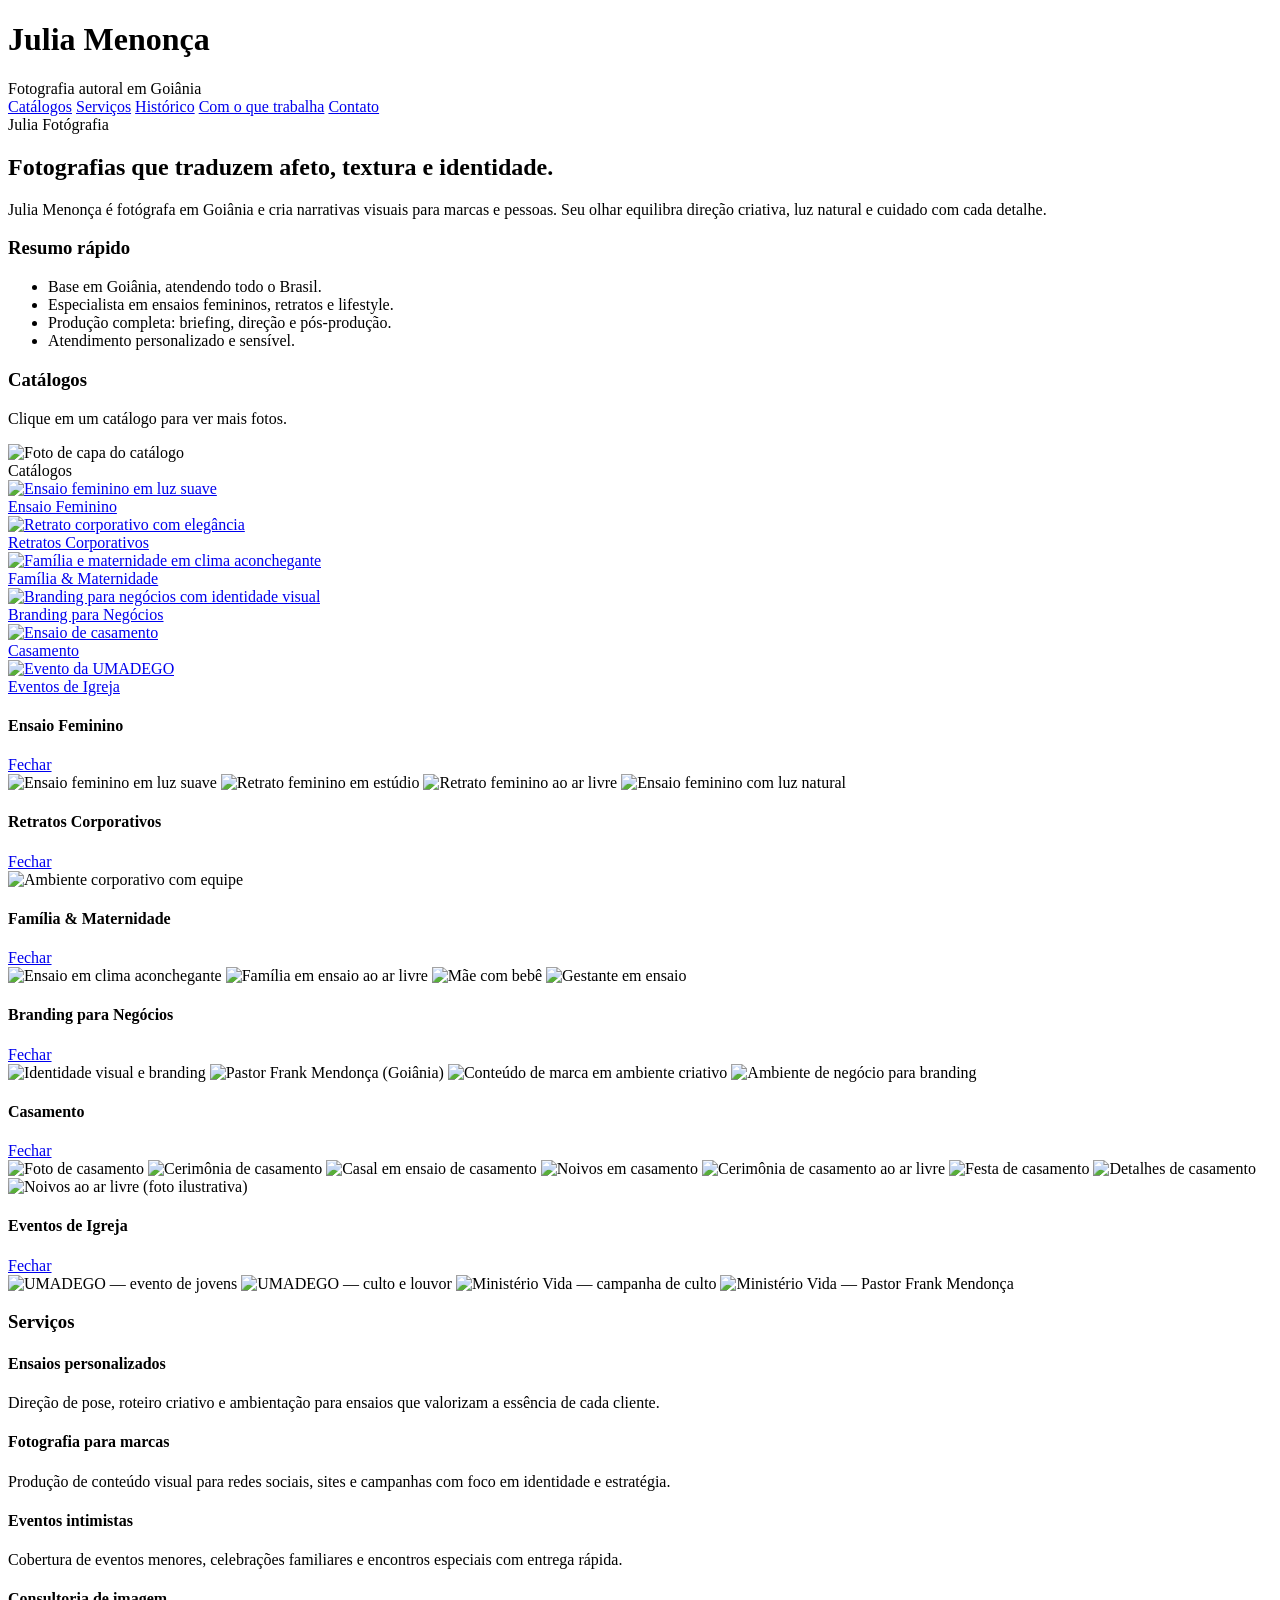
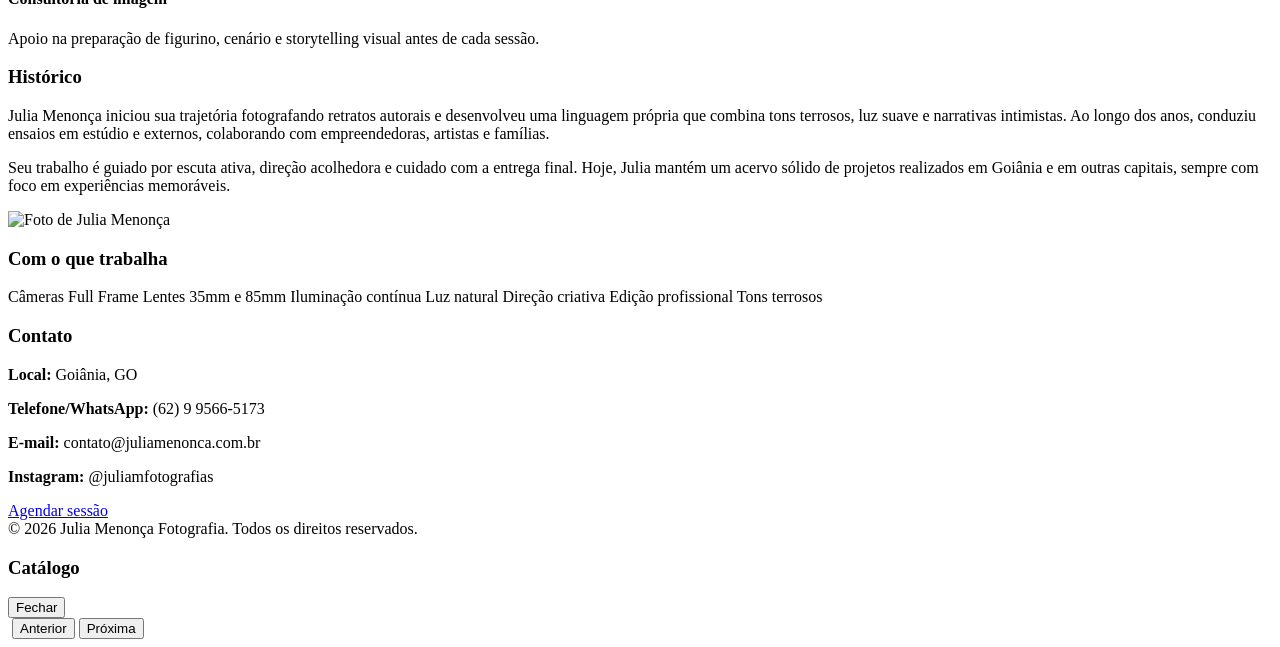
==== commit 267616de: "Update index.html" ====
--- a/index.html
+++ b/index.html
@@ -4,7 +4,7 @@
   <meta charset="utf-8" />
   <meta name="viewport" content="width=device-width, initial-scale=1" />
   <title>Julia Menonça | Fotografia</title>
- <link rel="stylesheet" href="style.css">
+ <link rel="stylesheet" href="estilo.css">
 
 </head>
 <body>
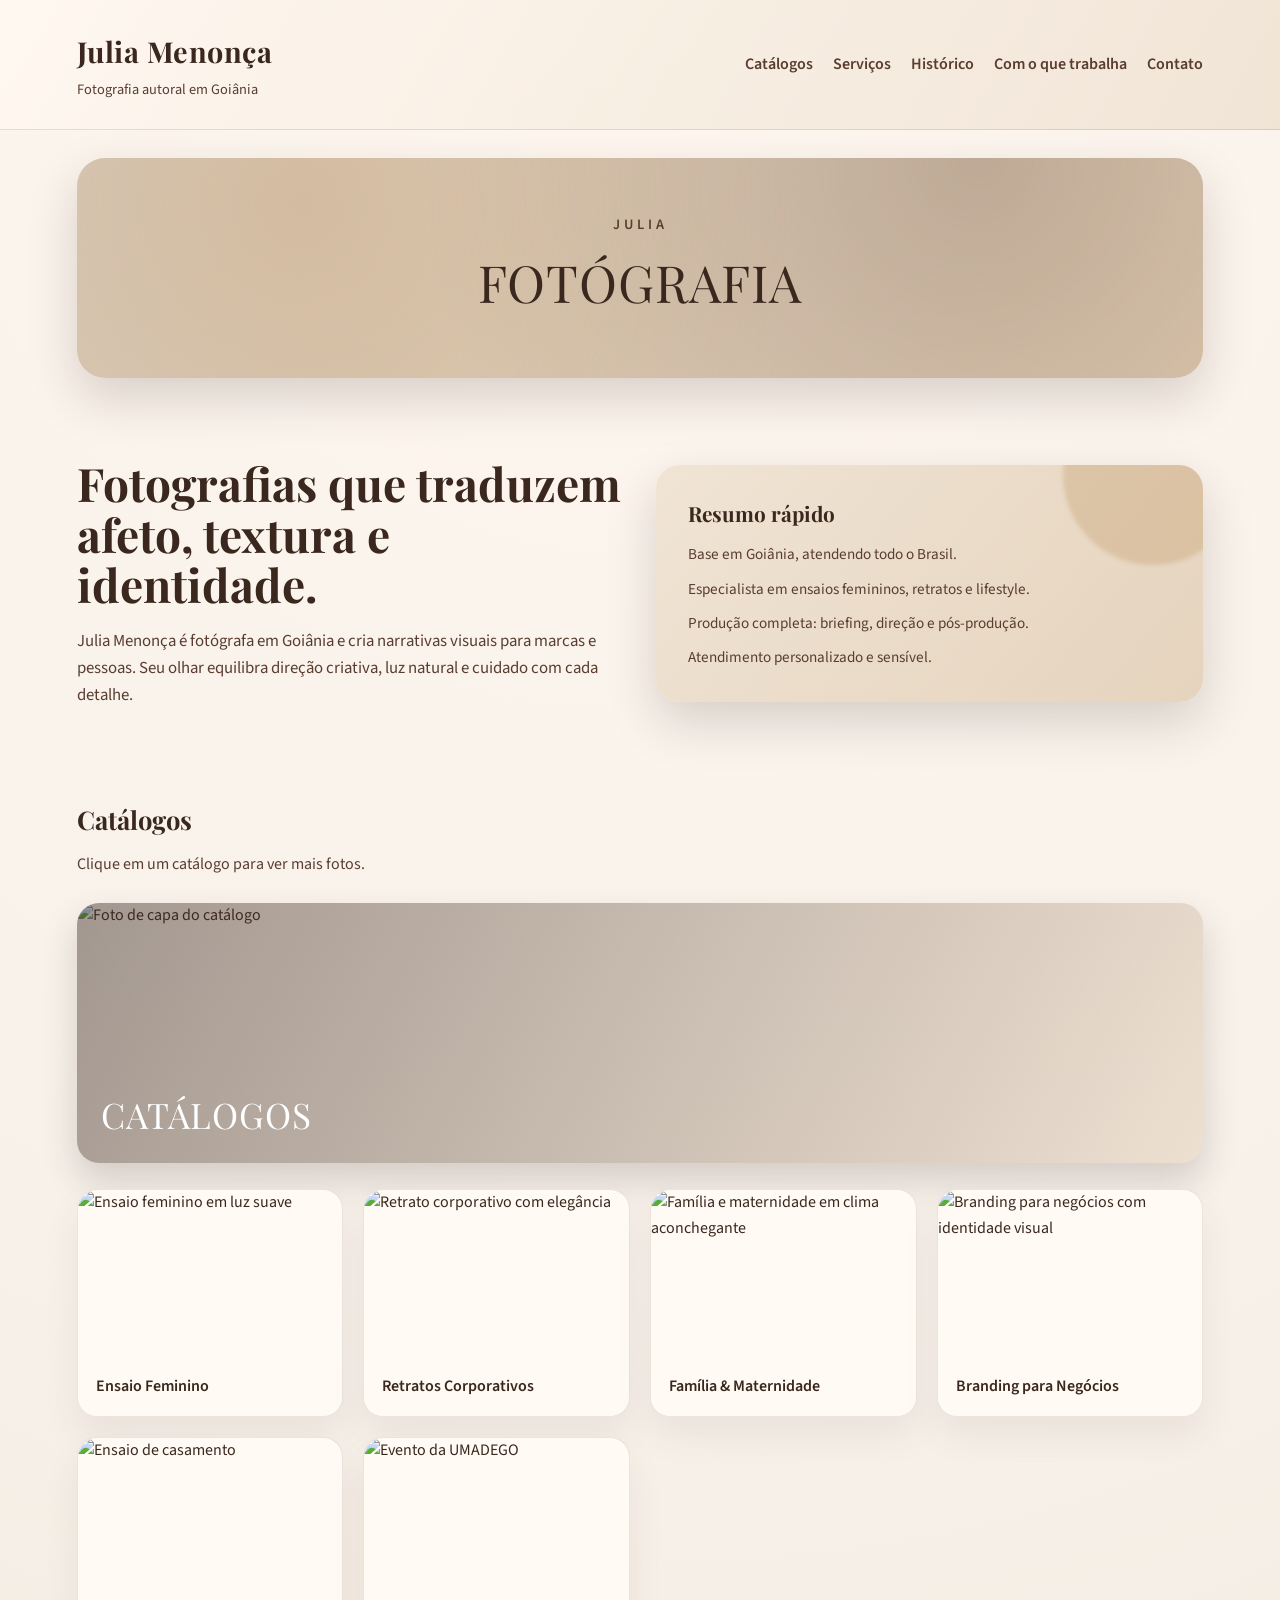
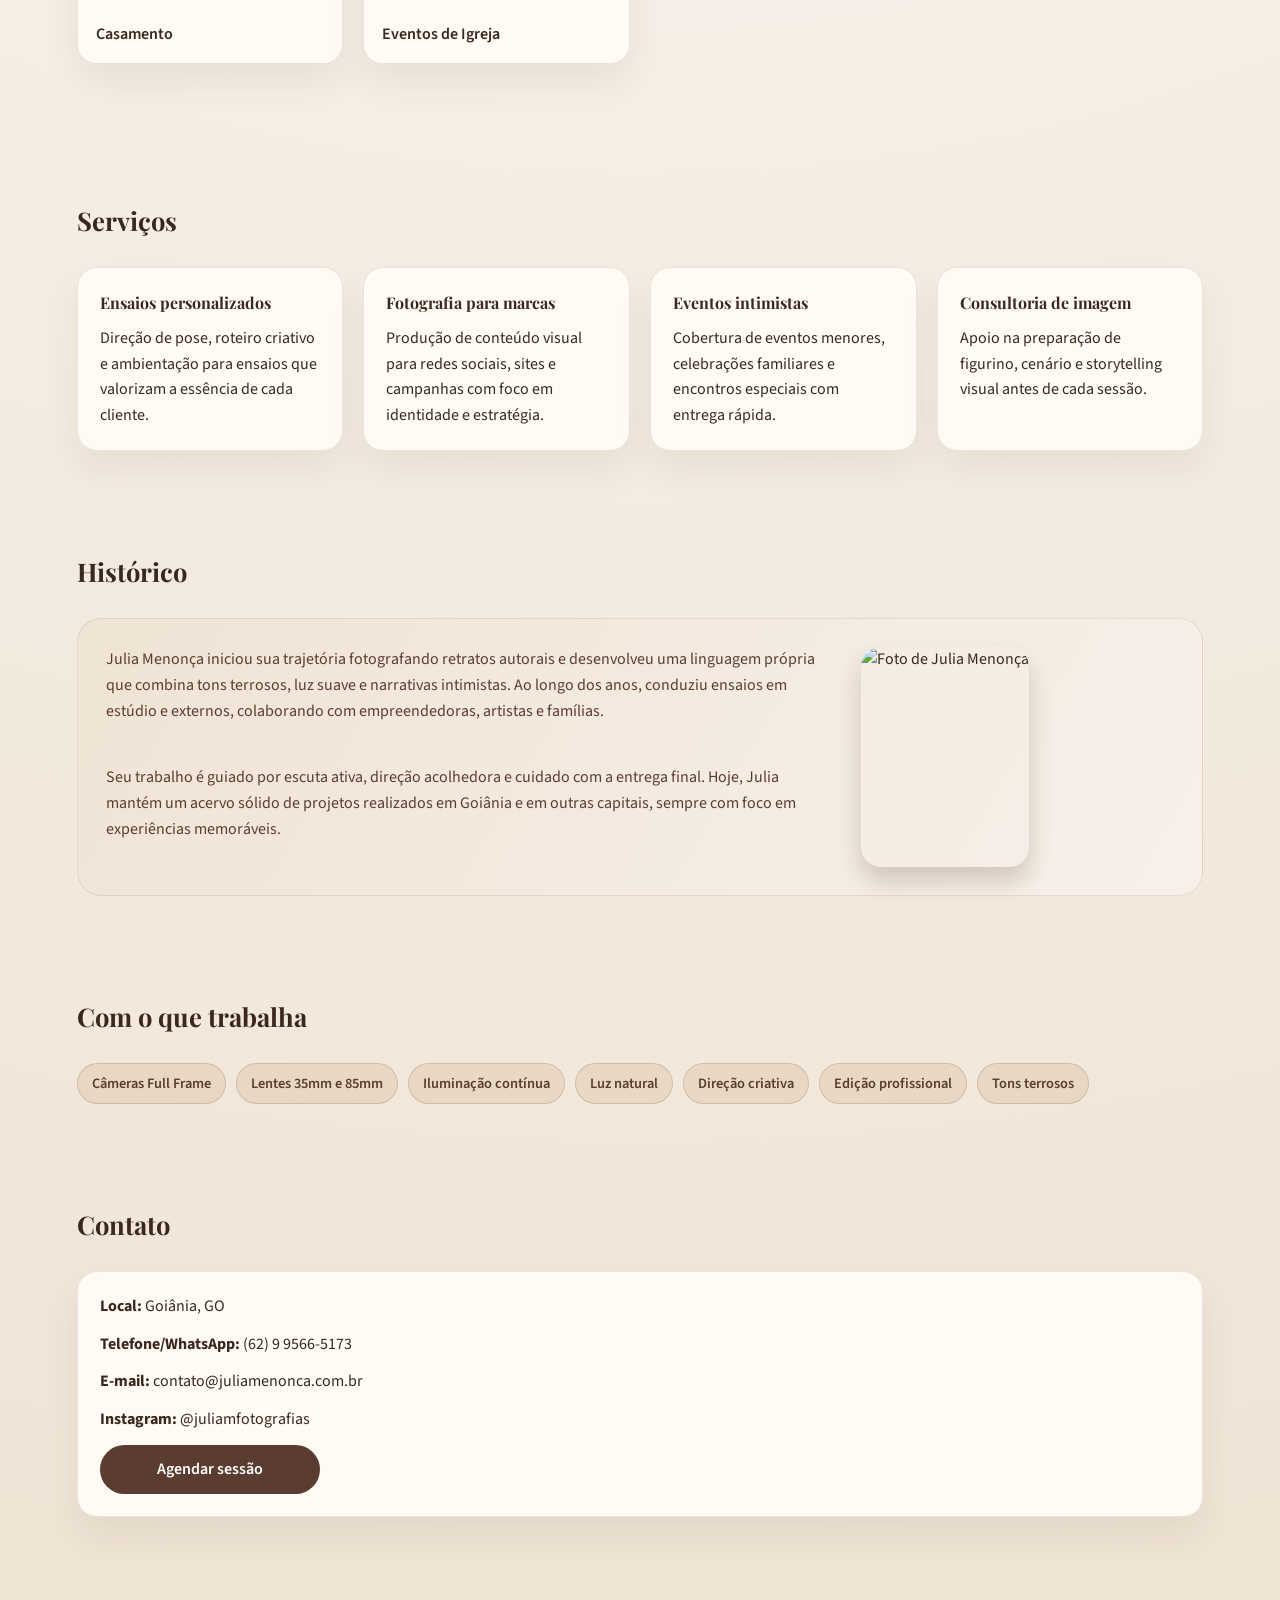
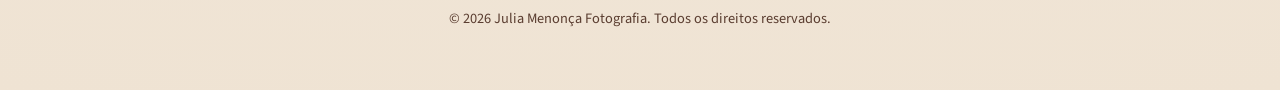
==== commit 47e8f39e: "Update index.html" ====
--- a/index.html
+++ b/index.html
@@ -4,8 +4,7 @@
   <meta charset="utf-8" />
   <meta name="viewport" content="width=device-width, initial-scale=1" />
   <title>Julia Menonça | Fotografia</title>
- <link rel="stylesheet" href="estilo.css">
-
+ <link rel="stylesheet" href="style.css">
 </head>
 <body>
   <header>
--- a/style.css
+++ b/style.css
@@ -0,0 +1,604 @@
+@import url('https://fonts.googleapis.com/css2?family=Playfair+Display:wght@400;600;700&family=Source+Sans+3:wght@300;400;500;600&display=swap');
+
+:root {
+  --bege-50: #f7f1ea;
+  --bege-100: #efe3d3;
+  --bege-200: #e3d0b8;
+  --marrom-600: #6f4b3a;
+  --marrom-700: #5a3d30;
+  --marrom-900: #3a281f;
+  --acento: #c49a6c;
+  --sombra: 0 20px 50px rgba(58, 40, 31, 0.18);
+}
+
+* {
+  box-sizing: border-box;
+  margin: 0;
+  padding: 0;
+}
+
+body {
+  font-family: "Source Sans 3", "Segoe UI", sans-serif;
+  color: var(--marrom-900);
+  background: radial-gradient(circle at top, #fff7ef 0%, var(--bege-50) 40%, var(--bege-100) 100%);
+  line-height: 1.6;
+}
+
+header {
+  padding: 28px 6vw;
+  display: flex;
+  align-items: center;
+  justify-content: space-between;
+  border-bottom: 1px solid rgba(90, 61, 48, 0.15);
+  background: linear-gradient(120deg, rgba(255, 248, 240, 0.9), rgba(239, 227, 211, 0.9));
+  position: sticky;
+  top: 0;
+  z-index: 10;
+  backdrop-filter: blur(6px);
+}
+
+.brand {
+  display: flex;
+  flex-direction: column;
+  gap: 4px;
+}
+
+.brand h1 {
+  font-family: "Playfair Display", serif;
+  font-size: 1.8rem;
+  letter-spacing: 0.5px;
+}
+
+.brand span {
+  font-size: 0.9rem;
+  color: var(--marrom-700);
+}
+
+nav {
+  display: flex;
+  gap: 20px;
+  font-weight: 600;
+}
+
+nav a {
+  text-decoration: none;
+  color: var(--marrom-700);
+  transition: color 0.2s ease;
+}
+
+nav a:hover {
+  color: var(--marrom-900);
+}
+
+.cover {
+  padding: 28px 6vw 10px;
+  display: grid;
+  gap: 18px;
+}
+
+.cover-banner {
+  position: relative;
+  height: clamp(170px, 22vw, 220px);
+  min-height: 170px;
+  border-radius: 28px;
+  overflow: hidden;
+  box-shadow: var(--sombra);
+  background: linear-gradient(135deg, rgba(239, 227, 211, 0.98), rgba(227, 208, 184, 0.92));
+  display: grid;
+  place-items: center;
+}
+
+.cover-glow {
+  position: absolute;
+  inset: 0;
+  background:
+    radial-gradient(circle at 20% 20%, rgba(196, 154, 108, 0.35), transparent 55%),
+    radial-gradient(circle at 80% 0%, rgba(90, 61, 48, 0.25), transparent 60%),
+    linear-gradient(120deg, rgba(58, 40, 31, 0.12), rgba(196, 154, 108, 0.1));
+}
+
+.cover-title {
+  position: relative;
+  z-index: 1;
+  font-family: "Playfair Display", serif;
+  font-size: clamp(2rem, 4vw, 3.2rem);
+  letter-spacing: 1px;
+  color: var(--marrom-900);
+  text-transform: uppercase;
+  display: grid;
+  gap: 6px;
+  text-align: center;
+}
+
+.cover-title span {
+  font-family: "Source Sans 3", sans-serif;
+  font-size: 0.9rem;
+  letter-spacing: 4px;
+  font-weight: 600;
+  color: var(--marrom-700);
+}
+
+
+.hero {
+  padding: 70px 6vw 40px;
+  display: grid;
+  gap: 32px;
+  grid-template-columns: repeat(auto-fit, minmax(260px, 1fr));
+  align-items: center;
+}
+
+.hero-text h2 {
+  font-family: "Playfair Display", serif;
+  font-size: clamp(2.2rem, 3.6vw, 3.4rem);
+  line-height: 1.1;
+  margin-bottom: 18px;
+}
+
+.hero-text p {
+  font-size: 1.05rem;
+  color: var(--marrom-700);
+}
+
+.hero-card {
+  background: linear-gradient(130deg, rgba(239, 227, 211, 0.95), rgba(227, 208, 184, 0.9));
+  padding: 32px;
+  border-radius: 24px;
+  box-shadow: var(--sombra);
+  position: relative;
+  overflow: hidden;
+}
+
+.hero-card::after {
+  content: "";
+  position: absolute;
+  top: -80px;
+  right: -40px;
+  width: 180px;
+  height: 180px;
+  background: rgba(196, 154, 108, 0.35);
+  border-radius: 50%;
+  filter: blur(2px);
+}
+
+.hero-card h3 {
+  font-family: "Playfair Display", serif;
+  font-size: 1.3rem;
+  margin-bottom: 12px;
+}
+
+.hero-card ul {
+  list-style: none;
+  display: grid;
+  gap: 10px;
+  font-size: 0.95rem;
+  color: var(--marrom-700);
+}
+
+.section {
+  padding: 50px 6vw;
+  display: grid;
+  gap: 26px;
+}
+
+.section-title {
+  font-family: "Playfair Display", serif;
+  font-size: 1.6rem;
+}
+
+.section-hint {
+  margin-top: -14px;
+  color: var(--marrom-700);
+}
+
+.catalogo-banner {
+  position: relative;
+  border-radius: 22px;
+  overflow: hidden;
+  height: clamp(180px, 28vw, 260px);
+  box-shadow: 0 18px 35px rgba(58, 40, 31, 0.18);
+}
+
+.catalogo-banner img {
+  width: 100%;
+  height: 100%;
+  object-fit: cover;
+  display: block;
+}
+
+.catalogo-banner-overlay {
+  position: absolute;
+  inset: 0;
+  background: linear-gradient(120deg, rgba(58, 40, 31, 0.45), rgba(196, 154, 108, 0.2));
+}
+
+.catalogo-banner-text {
+  position: absolute;
+  left: 24px;
+  bottom: 20px;
+  z-index: 1;
+  font-family: "Playfair Display", serif;
+  font-size: clamp(1.6rem, 3vw, 2.2rem);
+  color: #fff;
+  letter-spacing: 1px;
+  text-transform: uppercase;
+}
+
+.grid {
+  display: grid;
+  gap: 20px;
+  grid-template-columns: repeat(auto-fit, minmax(220px, 1fr));
+  align-items: stretch;
+}
+
+.card {
+  background: #fffaf4;
+  border-radius: 20px;
+  padding: 22px;
+  border: 1px solid rgba(90, 61, 48, 0.12);
+  box-shadow: 0 18px 35px rgba(90, 61, 48, 0.08);
+}
+
+.card h4 {
+  font-family: "Playfair Display", serif;
+  margin-bottom: 10px;
+}
+
+.catalogo-item {
+  position: relative;
+  overflow: hidden;
+  min-height: 0;
+  height: auto;
+  aspect-ratio: auto;
+  padding: 0;
+  text-align: left;
+  cursor: pointer;
+  appearance: none;
+  transition: transform 0.18s ease, box-shadow 0.18s ease;
+  text-decoration: none;
+  color: inherit;
+  display: flex;
+  flex-direction: column;
+  border-radius: 20px;
+}
+
+.catalogo-item:hover {
+  transform: translateY(-3px);
+  box-shadow: 0 26px 48px rgba(90, 61, 48, 0.16);
+}
+
+.catalogo-item:focus-visible {
+  outline: 3px solid rgba(196, 154, 108, 0.65);
+  outline-offset: 4px;
+}
+
+.catalogo-img {
+  width: 100%;
+  height: 170px;
+  object-fit: cover;
+  object-position: center;
+  display: block;
+  border-radius: 20px 20px 0 0;
+}
+
+.catalogo-label {
+  padding: 14px 18px 16px;
+  font-weight: 600;
+  color: var(--marrom-900);
+  background: #fffaf4;
+}
+
+.catalogo-galerias {
+  display: grid;
+  gap: 20px;
+  margin-top: 10px;
+}
+
+.catalogo-galeria {
+  display: none;
+  background: #fffaf4;
+  border-radius: 20px;
+  padding: 18px;
+  border: 1px solid rgba(90, 61, 48, 0.12);
+  box-shadow: 0 18px 35px rgba(90, 61, 48, 0.08);
+}
+
+.catalogo-galeria:target {
+  display: grid;
+  gap: 14px;
+}
+
+.catalogo-galeria-header {
+  display: flex;
+  align-items: center;
+  justify-content: space-between;
+  gap: 12px;
+}
+
+.catalogo-galeria h4 {
+  font-family: "Playfair Display", serif;
+  font-size: 1.2rem;
+}
+
+.catalogo-fechar {
+  text-decoration: none;
+  color: var(--marrom-900);
+  font-weight: 600;
+  border: 1px solid rgba(111, 75, 58, 0.25);
+  border-radius: 999px;
+  padding: 6px 12px;
+  background: rgba(196, 154, 108, 0.15);
+}
+
+.catalogo-fotos {
+  display: grid;
+  gap: 12px;
+  grid-template-columns: repeat(auto-fit, minmax(160px, 1fr));
+}
+
+.catalogo-fotos img {
+  width: 100%;
+  height: 160px;
+  object-fit: cover;
+  border-radius: 16px;
+  box-shadow: 0 12px 22px rgba(58, 40, 31, 0.15);
+}
+
+
+.history {
+  display: grid;
+  grid-template-columns: minmax(0, 1.4fr) minmax(0, 0.6fr);
+  gap: 24px;
+  background: linear-gradient(120deg, rgba(239, 227, 211, 0.95), rgba(247, 241, 234, 0.95));
+  border-radius: 24px;
+  padding: 28px;
+  border: 1px solid rgba(111, 75, 58, 0.12);
+}
+
+.history-text {
+  display: grid;
+  gap: 16px;
+}
+
+.history p {
+  color: var(--marrom-700);
+}
+
+.history-photo {
+  width: 100%;
+  height: 100%;
+  min-height: 220px;
+  object-fit: cover;
+  border-radius: 20px;
+  box-shadow: 0 14px 25px rgba(58, 40, 31, 0.2);
+}
+
+.chips {
+  display: flex;
+  flex-wrap: wrap;
+  gap: 10px;
+}
+
+.chip {
+  padding: 8px 14px;
+  background: rgba(196, 154, 108, 0.2);
+  border: 1px solid rgba(111, 75, 58, 0.2);
+  border-radius: 999px;
+  font-size: 0.9rem;
+  color: var(--marrom-700);
+  font-weight: 600;
+}
+
+.contato {
+  display: grid;
+  gap: 12px;
+  font-size: 1rem;
+}
+
+.cta {
+  display: inline-flex;
+  align-items: center;
+  justify-content: center;
+  padding: 12px 20px;
+  border-radius: 999px;
+  background: var(--marrom-700);
+  color: #fff;
+  text-decoration: none;
+  font-weight: 600;
+  max-width: 220px;
+  transition: transform 0.2s ease, background 0.2s ease;
+}
+
+.cta:hover {
+  transform: translateY(-2px);
+  background: var(--marrom-900);
+}
+
+footer {
+  padding: 40px 6vw 60px;
+  color: var(--marrom-700);
+  text-align: center;
+  font-size: 0.9rem;
+}
+
+body.modal-open {
+  overflow: hidden;
+}
+
+.modal {
+  position: fixed;
+  inset: 0;
+  z-index: 50;
+  display: none;
+}
+
+.modal.is-open {
+  display: grid;
+  place-items: center;
+  padding: 24px 6vw;
+}
+
+.modal-backdrop {
+  position: absolute;
+  inset: 0;
+  background: rgba(58, 40, 31, 0.55);
+  backdrop-filter: blur(6px);
+}
+
+.modal-dialog {
+  position: relative;
+  width: min(1000px, 100%);
+  max-height: 88vh;
+  overflow: auto;
+  background: #fffaf4;
+  border-radius: 26px;
+  padding: 20px;
+  border: 1px solid rgba(90, 61, 48, 0.18);
+  box-shadow: 0 30px 70px rgba(58, 40, 31, 0.35);
+}
+
+.modal-header {
+  display: flex;
+  align-items: center;
+  justify-content: space-between;
+  gap: 16px;
+  margin-bottom: 14px;
+}
+
+.modal-title {
+  font-family: "Playfair Display", serif;
+  font-size: 1.45rem;
+}
+
+.modal-close {
+  appearance: none;
+  border: 1px solid rgba(111, 75, 58, 0.35);
+  background: rgba(196, 154, 108, 0.12);
+  color: var(--marrom-900);
+  font-weight: 700;
+  padding: 10px 14px;
+  border-radius: 999px;
+  cursor: pointer;
+}
+
+.modal-close:hover {
+  background: rgba(196, 154, 108, 0.22);
+}
+
+.modal-close:focus-visible {
+  outline: 3px solid rgba(196, 154, 108, 0.65);
+  outline-offset: 4px;
+}
+
+.modal-viewer {
+  position: relative;
+  border-radius: 20px;
+  overflow: hidden;
+  background: linear-gradient(140deg, rgba(196, 154, 108, 0.45), rgba(111, 75, 58, 0.18));
+  aspect-ratio: 16 / 9;
+  border: 1px solid rgba(90, 61, 48, 0.12);
+}
+
+.modal-viewer-img {
+  width: 100%;
+  height: 100%;
+  object-fit: cover;
+  display: block;
+}
+
+.modal-nav {
+  position: absolute;
+  top: 50%;
+  transform: translateY(-50%);
+  border: none;
+  background: rgba(58, 40, 31, 0.65);
+  color: #fff;
+  font-weight: 600;
+  padding: 8px 12px;
+  border-radius: 999px;
+  cursor: pointer;
+  backdrop-filter: blur(4px);
+}
+
+.modal-prev {
+  left: 12px;
+}
+
+.modal-next {
+  right: 12px;
+}
+
+.modal-nav:hover {
+  background: rgba(58, 40, 31, 0.85);
+}
+
+.modal-nav:focus-visible {
+  outline: 3px solid rgba(196, 154, 108, 0.65);
+  outline-offset: 4px;
+}
+
+.modal-thumbs {
+  margin-top: 14px;
+  display: grid;
+  grid-template-columns: repeat(auto-fit, minmax(110px, 1fr));
+  gap: 10px;
+}
+
+.modal-thumb {
+  appearance: none;
+  padding: 0;
+  background: transparent;
+  border: 1px solid rgba(90, 61, 48, 0.18);
+  border-radius: 18px;
+  overflow: hidden;
+  cursor: pointer;
+}
+
+.modal-thumb img {
+  width: 100%;
+  height: 90px;
+  object-fit: cover;
+  display: block;
+  filter: saturate(0.95);
+}
+
+.modal-thumb.is-active {
+  outline: 3px solid rgba(196, 154, 108, 0.65);
+  outline-offset: 2px;
+}
+
+.modal-thumb:focus-visible {
+  outline: 3px solid rgba(196, 154, 108, 0.65);
+  outline-offset: 2px;
+}
+
+@media (max-width: 720px) {
+  nav {
+    display: none;
+  }
+
+  header {
+    flex-direction: column;
+    gap: 12px;
+  }
+
+  .hero {
+    padding-top: 40px;
+  }
+
+  .history {
+    grid-template-columns: 1fr;
+  }
+
+  .modal.is-open {
+    padding: 16px;
+  }
+
+  .modal-dialog {
+    padding: 16px;
+    max-height: 92vh;
+  }
+
+  .modal-viewer {
+    aspect-ratio: 4 / 3;
+  }
+}
